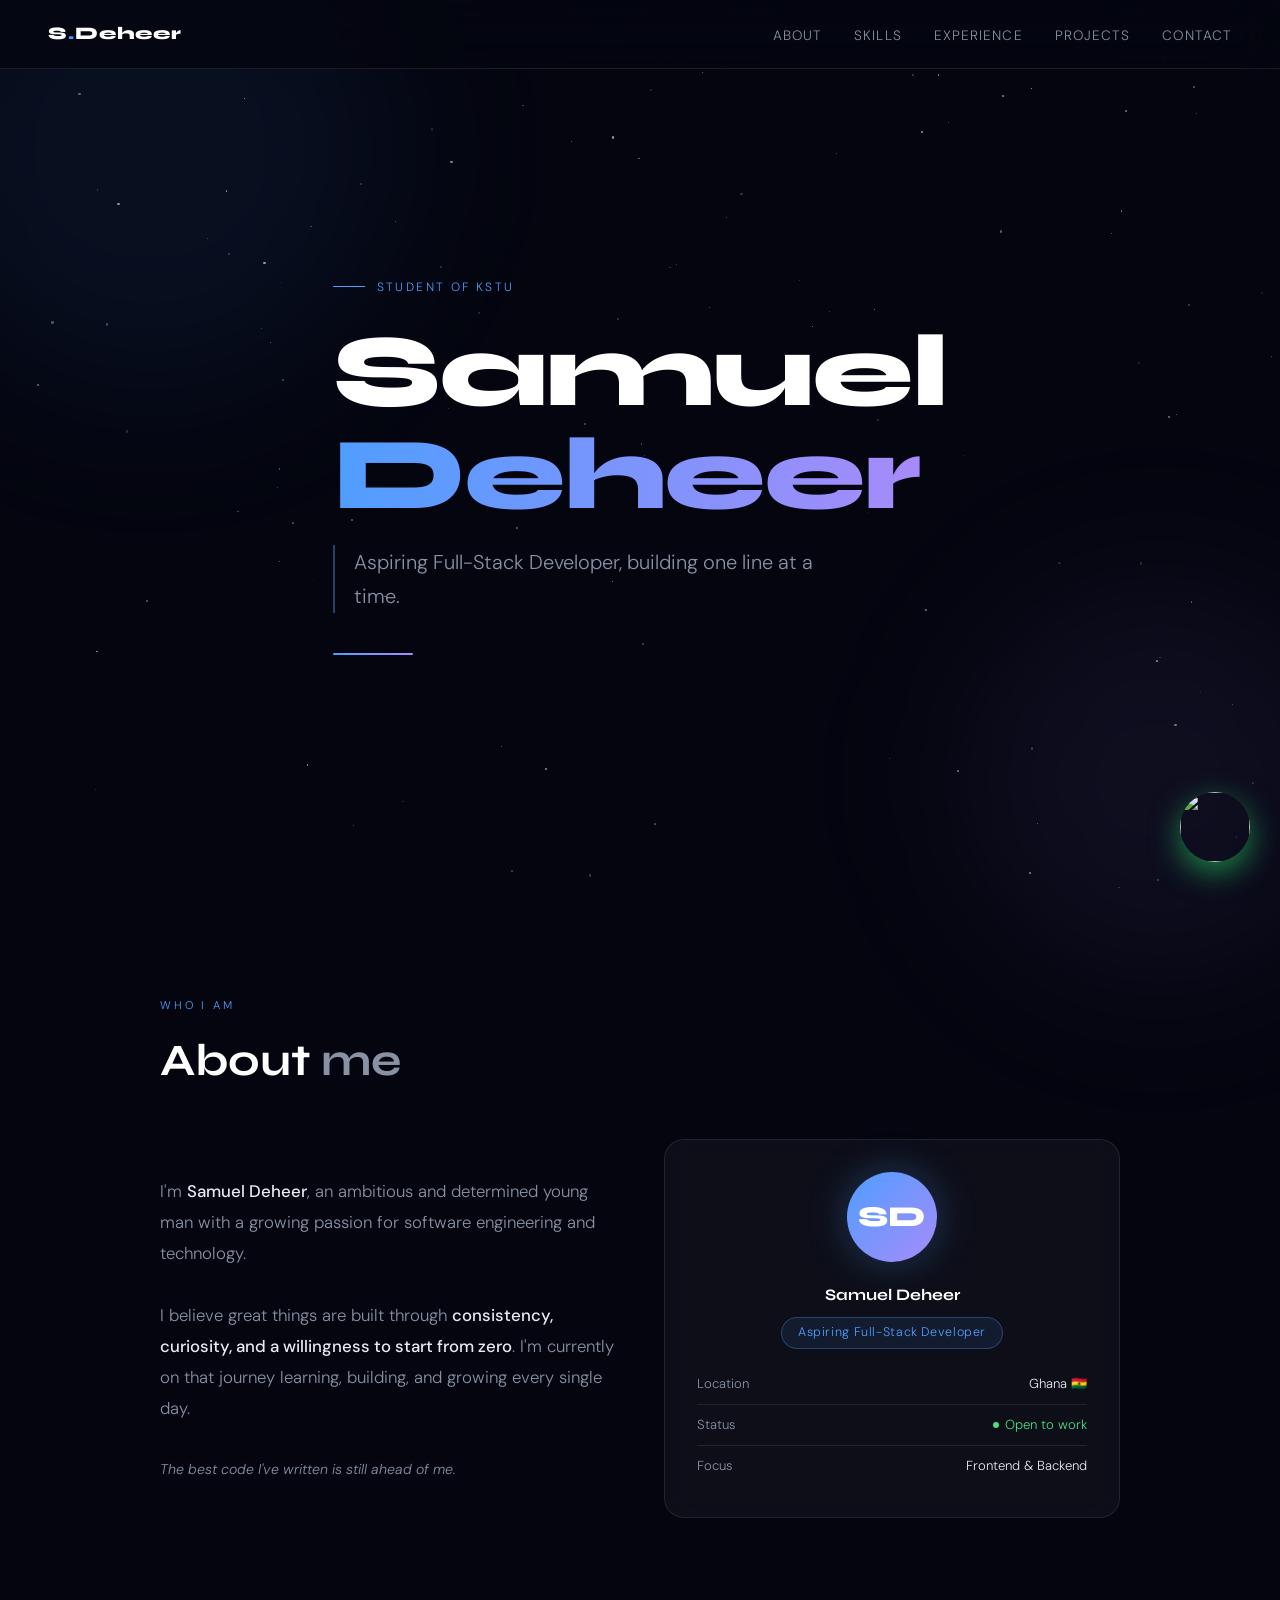
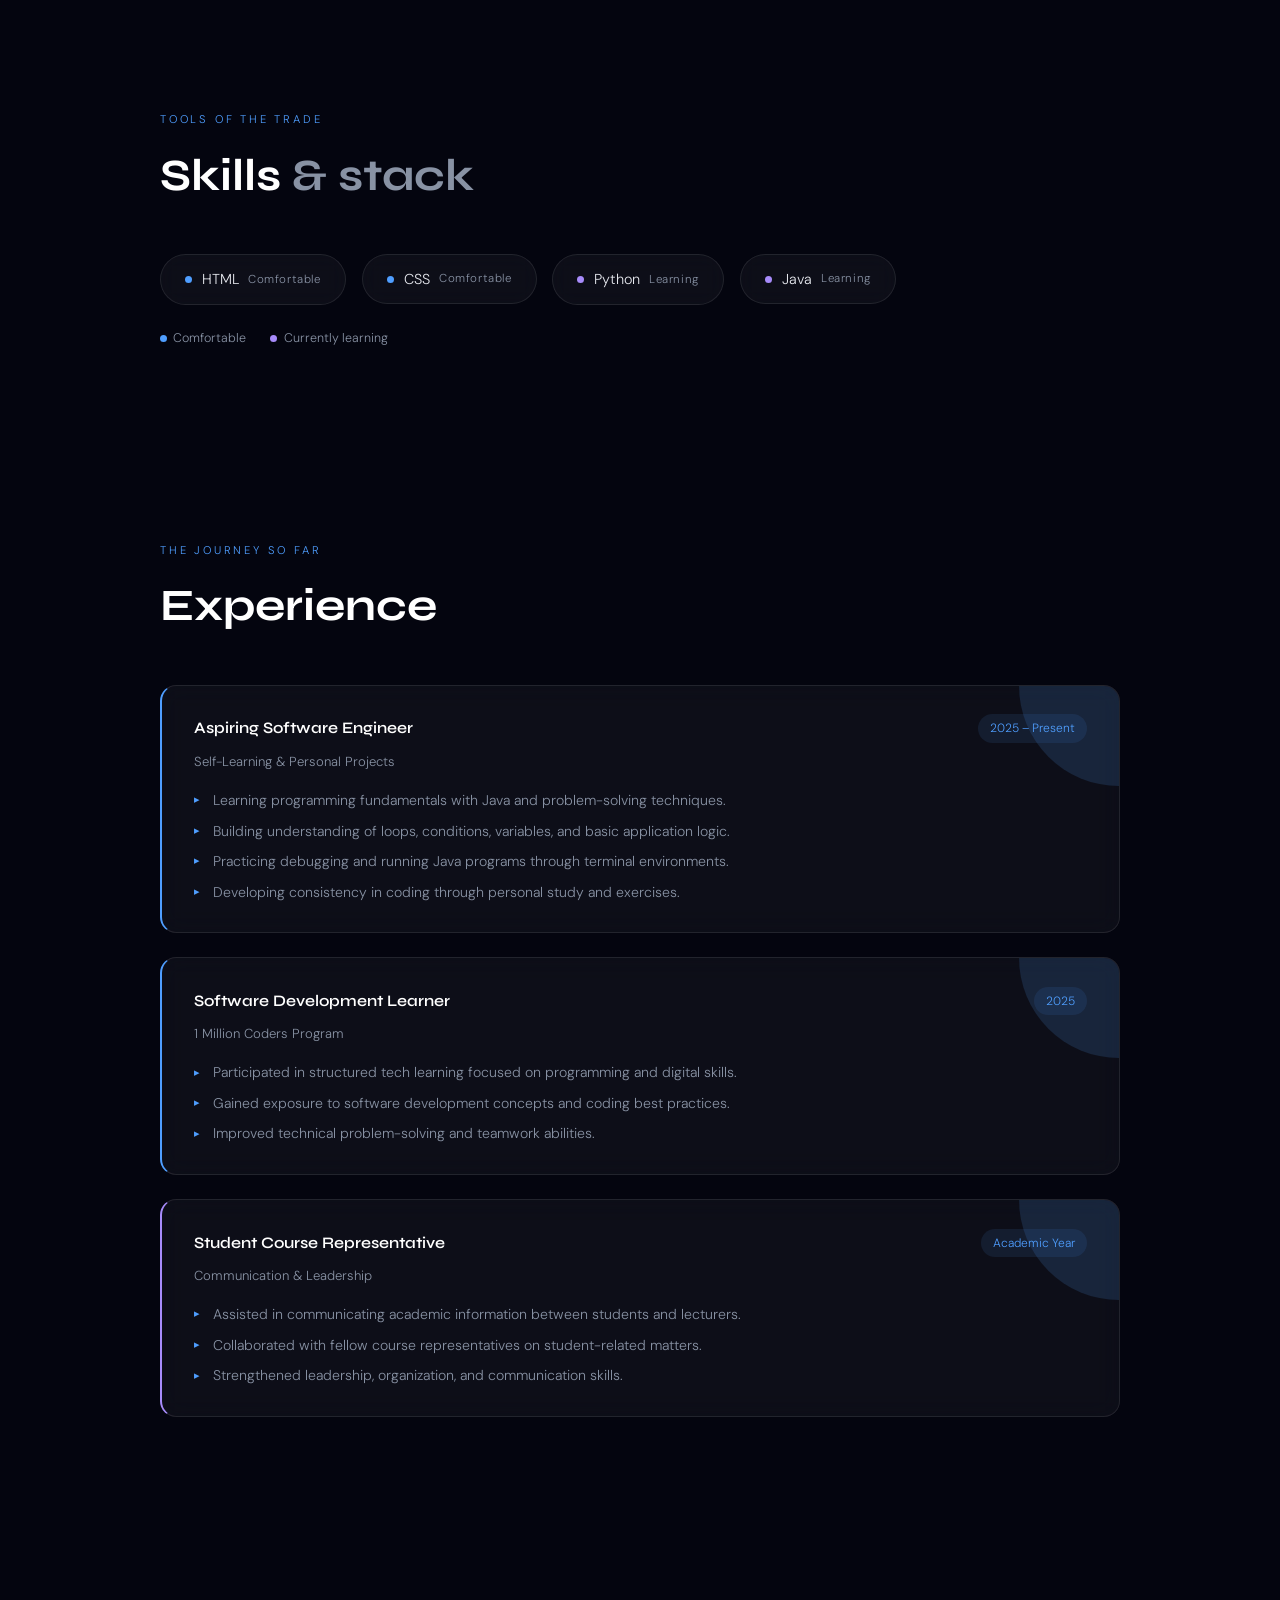
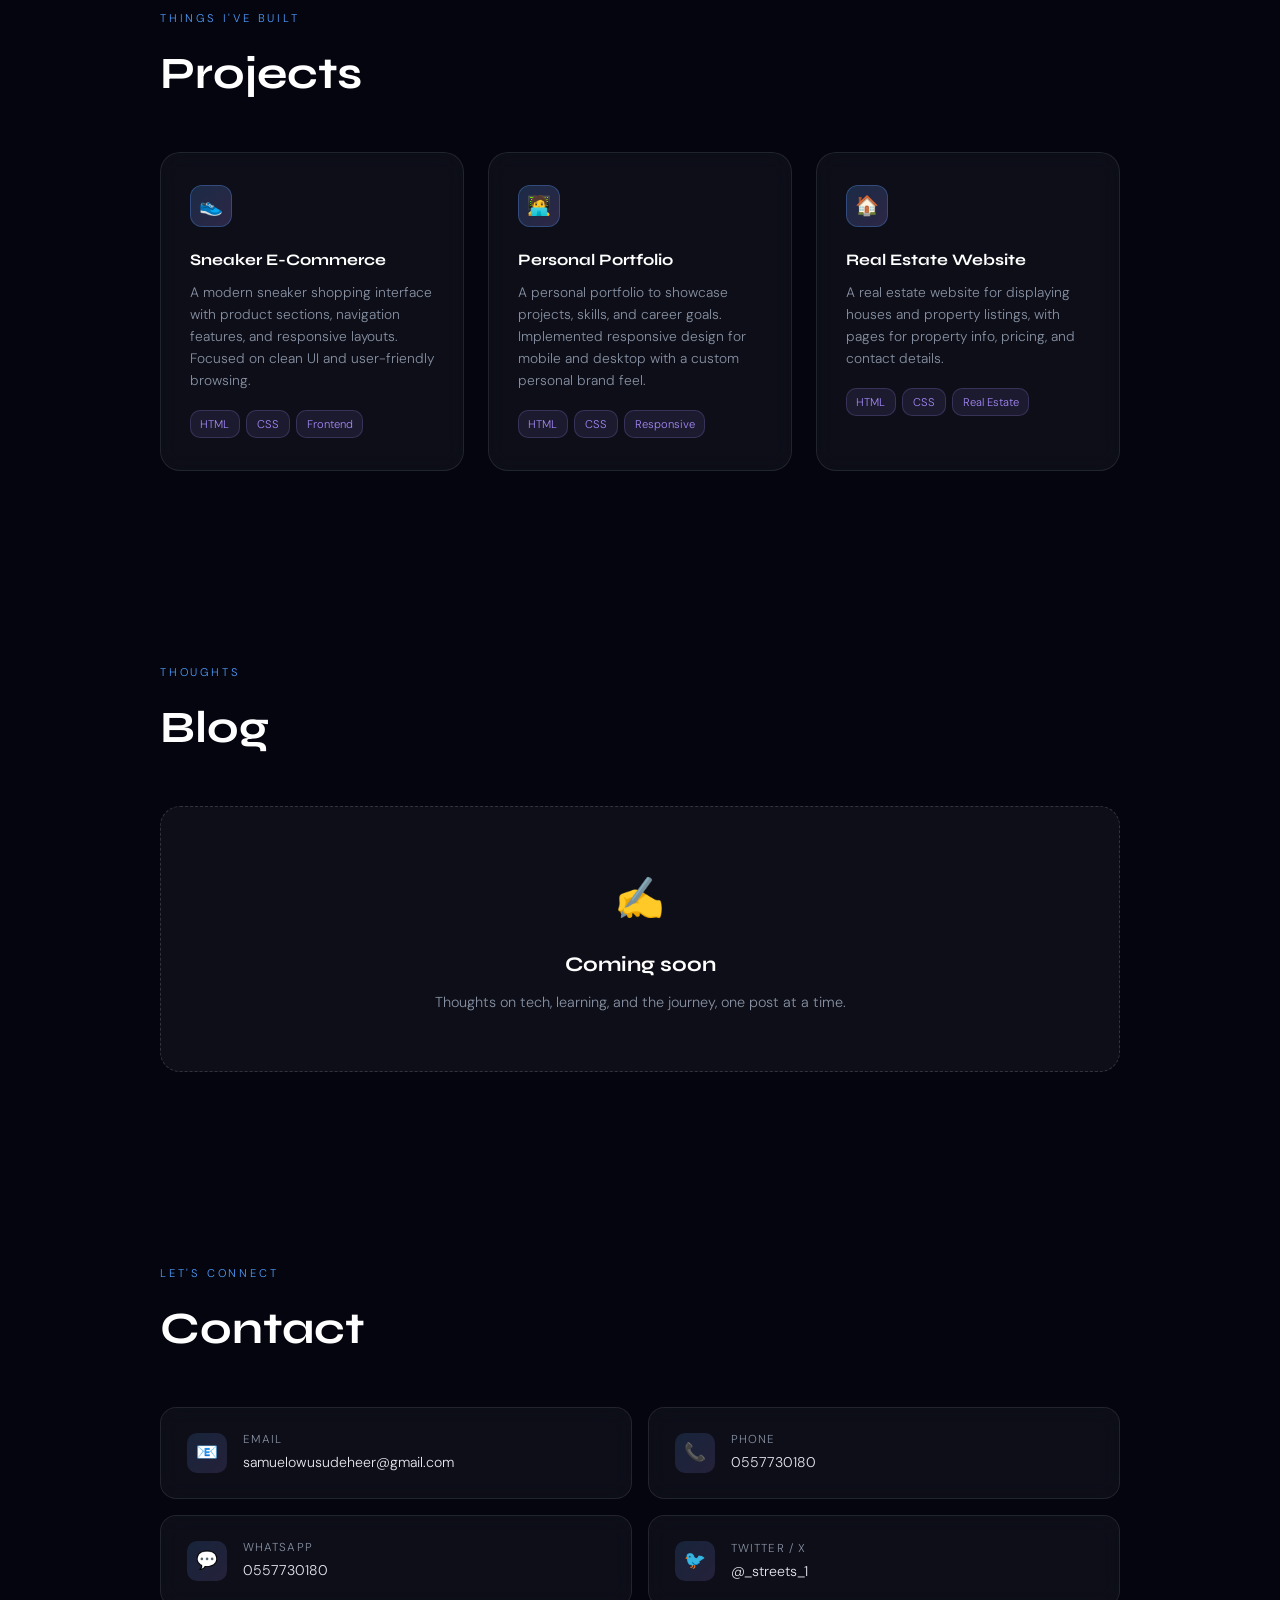
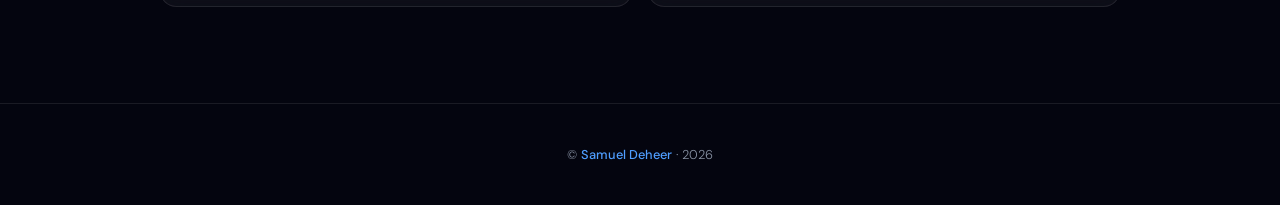
==== index.html @ a7f7fe0f "Rename portfolio.html to index.html" ====
<!doctype html>
<html lang="en">
  <head>
    <meta charset="UTF-8" />
    <meta name="viewport" content="width=device-width, initial-scale=1.0" />
    <title>Samuel Deheer Portfolio</title>
    <link
      href="https://fonts.googleapis.com/css2?family=Syne:wght@400;600;700;800&family=DM+Sans:ital,wght@0,300;0,400;0,500;1,300&display=swap"
      rel="stylesheet"
    />
    <style>
      * {
        margin: 0;
        padding: 0;
        box-sizing: border-box;
      }

      :root {
        --bg: #04050f;
        --glass: rgba(255, 255, 255, 0.04);
        --glass-border: rgba(255, 255, 255, 0.09);
        --blue: #4f9eff;
        --purple: #a78bfa;
        --glow-blue: rgba(79, 158, 255, 0.15);
        --glow-purple: rgba(167, 139, 250, 0.15);
        --text: #e8eaf0;
        --muted: #8892a4;
        --accent-line: rgba(79, 158, 255, 0.4);
      }

      html {
        scroll-behavior: smooth;
      }

      body {
        background: var(--bg);
        color: var(--text);
        font-family: "DM Sans", sans-serif;
        font-weight: 300;
        line-height: 1.7;
        overflow-x: hidden;
      }

      /* Stars */
      .stars {
        position: fixed;
        inset: 0;
        pointer-events: none;
        z-index: 0;
        overflow: hidden;
      }
      .star {
        position: absolute;
        border-radius: 50%;
        background: #fff;
        animation: twinkle var(--d, 3s) ease-in-out infinite alternate;
      }
      @keyframes twinkle {
        0% {
          opacity: 0.1;
          transform: scale(1);
        }
        100% {
          opacity: 0.8;
          transform: scale(1.4);
        }
      }

      /* Orbs */
      .orb {
        position: fixed;
        border-radius: 50%;
        filter: blur(80px);
        pointer-events: none;
        z-index: 0;
      }
      .orb-1 {
        width: 500px;
        height: 500px;
        background: rgba(79, 158, 255, 0.07);
        top: -100px;
        left: -100px;
        animation: drift1 18s ease-in-out infinite alternate;
      }
      .orb-2 {
        width: 400px;
        height: 400px;
        background: rgba(167, 139, 250, 0.07);
        bottom: -80px;
        right: -80px;
        animation: drift2 22s ease-in-out infinite alternate;
      }
      @keyframes drift1 {
        0% {
          transform: translate(0, 0);
        }
        100% {
          transform: translate(60px, 80px);
        }
      }
      @keyframes drift2 {
        0% {
          transform: translate(0, 0);
        }
        100% {
          transform: translate(-60px, -60px);
        }
      }

      /* Nav */
      nav {
        position: fixed;
        top: 0;
        left: 0;
        right: 0;
        z-index: 100;
        display: flex;
        align-items: center;
        justify-content: space-between;
        padding: 1.2rem 3rem;
        background: rgba(4, 5, 15, 0.8);
        backdrop-filter: blur(20px);
        border-bottom: 0.5px solid var(--glass-border);
      }
      .nav-logo {
        font-family: "Syne", sans-serif;
        font-weight: 800;
        font-size: 1.1rem;
        letter-spacing: 0.05em;
        color: #fff;
      }
      .nav-logo span {
        color: var(--blue);
      }
      .nav-links {
        display: flex;
        gap: 2rem;
        list-style: none;
      }
      .nav-links a {
        color: var(--muted);
        text-decoration: none;
        font-size: 0.85rem;
        letter-spacing: 0.08em;
        text-transform: uppercase;
        transition: color 0.3s;
      }
      .nav-links a:hover {
        color: var(--blue);
      }

      /* Sections */
      section {
        position: relative;
        z-index: 1;
        padding: 6rem 3rem;
      }
      .container {
        max-width: 960px;
        margin: 0 auto;
      }

      .section-tag {
        font-size: 0.7rem;
        letter-spacing: 0.25em;
        text-transform: uppercase;
        color: var(--blue);
        margin-bottom: 0.5rem;
      }
      .section-title {
        font-family: "Syne", sans-serif;
        font-weight: 700;
        font-size: clamp(1.8rem, 4vw, 2.8rem);
        color: #fff;
        margin-bottom: 2.5rem;
      }
      .section-title span {
        color: var(--muted);
      }

      /* Hero */
      #hero {
        min-height: 100vh;
        display: flex;
        flex-direction: column;
        justify-content: center;
        align-items: flex-start;
        padding-top: 8rem;
      }
      .hero-eyebrow {
        font-size: 0.75rem;
        letter-spacing: 0.2em;
        text-transform: uppercase;
        color: var(--blue);
        margin-bottom: 1.5rem;
        display: flex;
        align-items: center;
        gap: 0.75rem;
      }
      .hero-eyebrow::before {
        content: "";
        display: block;
        width: 32px;
        height: 1px;
        background: var(--blue);
      }
      .hero-name {
        font-family: "Syne", sans-serif;
        font-weight: 800;
        font-size: clamp(3rem, 8vw, 6.5rem);
        line-height: 1;
        letter-spacing: -0.02em;
        color: #fff;
        margin-bottom: 1.2rem;
      }
      .hero-name .highlight {
        background: linear-gradient(90deg, var(--blue), var(--purple));
        -webkit-background-clip: text;
        -webkit-text-fill-color: transparent;
        background-clip: text;
      }
      .hero-tagline {
        font-size: clamp(1rem, 2vw, 1.25rem);
        color: var(--muted);
        font-weight: 300;
        max-width: 520px;
        border-left: 2px solid var(--accent-line);
        padding-left: 1.2rem;
        margin-top: 0.5rem;
      }
      .hero-line {
        width: 80px;
        height: 2px;
        background: linear-gradient(90deg, var(--blue), var(--purple));
        margin-top: 2.5rem;
        border-radius: 2px;
      }

      /* About */
      .about-grid {
        display: grid;
        grid-template-columns: 1fr 1fr;
        gap: 3rem;
        align-items: center;
      }
      .about-text {
        font-size: 1.05rem;
        color: var(--muted);
        line-height: 1.85;
      }
      .about-text strong {
        color: var(--text);
        font-weight: 500;
      }
      .about-card {
        background: var(--glass);
        border: 0.5px solid var(--glass-border);
        border-radius: 20px;
        padding: 2rem;
        backdrop-filter: blur(12px);
        text-align: center;
      }
      .about-avatar {
        width: 90px;
        height: 90px;
        border-radius: 50%;
        background: linear-gradient(135deg, var(--blue), var(--purple));
        display: flex;
        align-items: center;
        justify-content: center;
        font-family: "Syne", sans-serif;
        font-weight: 800;
        font-size: 1.8rem;
        color: #fff;
        margin: 0 auto 1.2rem;
        box-shadow: 0 0 40px rgba(79, 158, 255, 0.3);
      }
      .about-badge {
        display: inline-block;
        padding: 0.3rem 1rem;
        background: rgba(79, 158, 255, 0.1);
        border: 0.5px solid rgba(79, 158, 255, 0.3);
        border-radius: 20px;
        font-size: 0.78rem;
        color: var(--blue);
        letter-spacing: 0.05em;
        margin-top: 0.5rem;
      }
      .about-info {
        margin-top: 1.5rem;
        display: flex;
        flex-direction: column;
        gap: 0.6rem;
        text-align: left;
      }
      .about-info-row {
        display: flex;
        justify-content: space-between;
        font-size: 0.82rem;
        border-bottom: 0.5px solid var(--glass-border);
        padding-bottom: 0.5rem;
      }
      .info-label {
        color: var(--muted);
      }
      .info-value {
        color: var(--text);
      }
      .status-open {
        color: #4ade80 !important;
        display: flex;
        align-items: center;
        gap: 0.4rem;
      }
      .status-dot {
        width: 6px;
        height: 6px;
        border-radius: 50%;
        background: #4ade80;
        display: inline-block;
      }

      /* Skills */
      .skills-grid {
        display: flex;
        flex-wrap: wrap;
        gap: 1rem;
      }
      .skill-badge {
        padding: 0.75rem 1.5rem;
        background: var(--glass);
        border: 0.5px solid var(--glass-border);
        border-radius: 50px;
        font-size: 0.9rem;
        color: var(--text);
        backdrop-filter: blur(10px);
        transition: all 0.3s ease;
        display: flex;
        align-items: center;
        gap: 0.6rem;
      }
      .skill-badge:hover {
        border-color: var(--blue);
        background: rgba(79, 158, 255, 0.08);
        transform: translateY(-2px);
      }
      .dot {
        width: 7px;
        height: 7px;
        border-radius: 50%;
        display: inline-block;
      }
      .dot-pro {
        background: var(--blue);
      }
      .dot-learning {
        background: var(--purple);
      }
      .skill-level {
        font-size: 0.72rem;
        color: var(--muted);
        letter-spacing: 0.05em;
      }
      .skills-legend {
        margin-top: 1.5rem;
        display: flex;
        gap: 1.5rem;
        font-size: 0.78rem;
        color: var(--muted);
      }
      .skills-legend span {
        display: flex;
        align-items: center;
        gap: 0.4rem;
      }

      /* Experience */
      .exp-timeline {
        display: flex;
        flex-direction: column;
        gap: 1.5rem;
      }
      .exp-card {
        background: var(--glass);
        border: 0.5px solid var(--glass-border);
        border-left: 2px solid var(--blue);
        border-radius: 16px;
        padding: 1.8rem 2rem;
        backdrop-filter: blur(12px);
        transition: all 0.3s ease;
        position: relative;
        overflow: hidden;
      }
      .exp-card::before {
        content: "";
        position: absolute;
        top: 0;
        right: 0;
        width: 200px;
        height: 200px;
        background: var(--glow-blue);
        border-radius: 50%;
        transform: translate(50%, -50%);
        pointer-events: none;
      }
      .exp-card:hover {
        border-left-color: var(--purple);
        transform: translateX(4px);
      }
      .exp-card:hover::before {
        background: var(--glow-purple);
      }
      .exp-card--purple {
        border-left-color: var(--purple);
      }
      .exp-header {
        display: flex;
        justify-content: space-between;
        align-items: flex-start;
        margin-bottom: 0.5rem;
        flex-wrap: wrap;
        gap: 0.5rem;
      }
      .exp-title {
        font-family: "Syne", sans-serif;
        font-weight: 600;
        font-size: 1rem;
        color: #fff;
      }
      .exp-date {
        font-size: 0.75rem;
        color: var(--blue);
        background: rgba(79, 158, 255, 0.1);
        padding: 0.25rem 0.75rem;
        border-radius: 20px;
        white-space: nowrap;
      }
      .exp-org {
        font-size: 0.82rem;
        color: var(--muted);
        margin-bottom: 1rem;
      }
      .exp-list {
        list-style: none;
        display: flex;
        flex-direction: column;
        gap: 0.5rem;
      }
      .exp-list li {
        font-size: 0.88rem;
        color: var(--muted);
        padding-left: 1.2rem;
        position: relative;
        line-height: 1.6;
      }
      .exp-list li::before {
        content: "▸";
        position: absolute;
        left: 0;
        color: var(--blue);
        font-size: 0.7rem;
        top: 0.2em;
      }

      /* Projects */
      .projects-grid {
        display: grid;
        grid-template-columns: repeat(auto-fit, minmax(260px, 1fr));
        gap: 1.5rem;
      }
      .project-card {
        background: var(--glass);
        border: 0.5px solid var(--glass-border);
        border-radius: 20px;
        padding: 2rem 1.8rem;
        backdrop-filter: blur(12px);
        transition: all 0.35s ease;
        position: relative;
        overflow: hidden;
        cursor: default;
      }
      .project-card::after {
        content: "";
        position: absolute;
        bottom: 0;
        left: 0;
        right: 0;
        height: 2px;
        background: linear-gradient(90deg, var(--blue), var(--purple));
        transform: scaleX(0);
        transform-origin: left;
        transition: transform 0.4s ease;
      }
      .project-card:hover {
        transform: translateY(-6px);
        border-color: rgba(255, 255, 255, 0.15);
      }
      .project-card:hover::after {
        transform: scaleX(1);
      }
      .project-icon {
        width: 42px;
        height: 42px;
        border-radius: 12px;
        background: linear-gradient(
          135deg,
          rgba(79, 158, 255, 0.2),
          rgba(167, 139, 250, 0.2)
        );
        border: 0.5px solid rgba(79, 158, 255, 0.3);
        display: flex;
        align-items: center;
        justify-content: center;
        font-size: 1.2rem;
        margin-bottom: 1.2rem;
      }
      .project-name {
        font-family: "Syne", sans-serif;
        font-weight: 700;
        font-size: 1rem;
        color: #fff;
        margin-bottom: 0.5rem;
      }
      .project-desc {
        font-size: 0.86rem;
        color: var(--muted);
        line-height: 1.6;
      }
      .project-tags {
        display: flex;
        flex-wrap: wrap;
        gap: 0.4rem;
        margin-top: 1.2rem;
      }
      .project-tag {
        font-size: 0.7rem;
        color: var(--purple);
        background: rgba(167, 139, 250, 0.1);
        border: 0.5px solid rgba(167, 139, 250, 0.2);
        padding: 0.2rem 0.6rem;
        border-radius: 10px;
      }

      /* Blog */
      .blog-placeholder {
        background: var(--glass);
        border: 0.5px dashed rgba(255, 255, 255, 0.15);
        border-radius: 20px;
        padding: 3.5rem;
        text-align: center;
      }
      .blog-icon {
        font-size: 2.5rem;
        margin-bottom: 1rem;
      }
      .blog-title {
        font-family: "Syne", sans-serif;
        font-weight: 700;
        font-size: 1.3rem;
        color: #fff;
        margin-bottom: 0.5rem;
      }
      .blog-sub {
        color: var(--muted);
        font-size: 0.9rem;
      }

      /* Contact */
      .contact-grid {
        display: grid;
        grid-template-columns: 1fr 1fr;
        gap: 1rem;
      }
      .contact-card {
        background: var(--glass);
        border: 0.5px solid var(--glass-border);
        border-radius: 16px;
        padding: 1.4rem 1.6rem;
        backdrop-filter: blur(12px);
        display: flex;
        align-items: center;
        gap: 1rem;
        text-decoration: none;
        color: inherit;
        transition: all 0.3s ease;
      }
      .contact-card:hover {
        border-color: var(--blue);
        background: rgba(79, 158, 255, 0.07);
        transform: translateY(-2px);
      }
      .contact-icon {
        width: 40px;
        height: 40px;
        border-radius: 10px;
        flex-shrink: 0;
        background: linear-gradient(
          135deg,
          rgba(79, 158, 255, 0.15),
          rgba(167, 139, 250, 0.15)
        );
        display: flex;
        align-items: center;
        justify-content: center;
        font-size: 1.1rem;
      }
      .contact-label {
        font-size: 0.72rem;
        color: var(--muted);
        text-transform: uppercase;
        letter-spacing: 0.1em;
        margin-bottom: 0.1rem;
      }
      .contact-value {
        font-size: 0.88rem;
        color: var(--text);
      }

      /* Footer */
      footer {
        position: relative;
        z-index: 1;
        text-align: center;
        padding: 2.5rem 3rem;
        border-top: 0.5px solid var(--glass-border);
        font-size: 0.8rem;
        color: var(--muted);
      }
      .footer-name {
        color: var(--blue);
        font-weight: 500;
      }

      /* Fade-in */
      .fade-in {
        opacity: 0;
        transform: translateY(28px);
        transition:
          opacity 0.7s ease,
          transform 0.7s ease;
      }
      .fade-in.visible {
        opacity: 1;
        transform: translateY(0);
      }

      /* Mobile */
      @media (max-width: 680px) {
        nav {
          padding: 1rem 1.5rem;
        }
        .nav-links {
          display: none;
        }
        section {
          padding: 5rem 1.5rem;
        }
        .about-grid {
          grid-template-columns: 1fr;
        }
        .contact-grid {
          grid-template-columns: 1fr;
        }
      }
      @keyframes bounce {
        0%,
        20%,
        50%,
        80%,
        100% {
          transform: translateY(0);
        }
        40% {
          transform: translateY(-40px);
        }
        60% {
          transform: translateY(-20px);
        }
      }

      .welcome {
        animation: bounce 1.8s ease-out;
      }
    </style>
  </head>
  <body>
    <div class="stars" id="stars"></div>
    <div class="orb orb-1"></div>
    <div class="orb orb-2"></div>

    <nav>
      <div class="nav-logo">S<span>.</span>Deheer</div>
      <ul class="nav-links">
        <li><a href="#about">About</a></li>
        <li><a href="#skills">Skills</a></li>
        <li><a href="#experience">Experience</a></li>
        <li><a href="#projects">Projects</a></li>
        <li><a href="#contact">Contact</a></li>
      </ul>
    </nav>

    <!-- HERO -->
    <section id="hero">
      <div class="container">
        <div class="hero-eyebrow fade-in">Student of KsTU</div>
        <h1 class="hero-name fade-in">
          Samuel<br /><span class="highlight">Deheer</span>
        </h1>
        <p class="hero-tagline fade-in">
          Aspiring Full-Stack Developer, building one line at a time.
        </p>
        <div class="hero-line fade-in"></div>
      </div>
    </section>

    <!-- ABOUT -->
    <section id="about">
      <div class="container">
        <div class="section-tag fade-in">Who I am</div>
        <h2 class="section-title fade-in">About <span>me</span></h2>
        <div class="about-grid">
          <div class="about-text fade-in">
            <p>
              I'm <strong>Samuel Deheer</strong>, an ambitious and determined
              young man with a growing passion for software engineering and
              technology.
            </p>
            <br />
            <p>
              I believe great things are built through
              <strong
                >consistency, curiosity, and a willingness to start from
                zero</strong
              >. I'm currently on that journey learning, building, and growing
              every single day.
            </p>
            <br />
            <p style="color: #8892a4; font-size: 0.88rem; font-style: italic">
              The best code I've written is still ahead of me.
            </p>
          </div>
          <div class="about-card fade-in">
            <div class="about-avatar">SD</div>
            <div
              style="
                font-family: &quot;Syne&quot;, sans-serif;
                font-weight: 700;
                font-size: 1rem;
                color: #fff;
              "
            >
              Samuel Deheer
            </div>
            <div class="about-badge">Aspiring Full-Stack Developer</div>
            <div class="about-info">
              <div class="about-info-row">
                <span class="info-label">Location</span
                ><span class="info-value">Ghana 🇬🇭</span>
              </div>
              <div class="about-info-row">
                <span class="info-label">Status</span
                ><span class="status-open"
                  ><span class="status-dot"></span>Open to work</span
                >
              </div>
              <div class="about-info-row" style="border-bottom: none">
                <span class="info-label">Focus</span
                ><span class="info-value">Frontend & Backend</span>
              </div>
            </div>
          </div>
        </div>
      </div>
    </section>

    <!-- SKILLS -->
    <section id="skills">
      <div class="container">
        <div class="section-tag fade-in">Tools of the trade</div>
        <h2 class="section-title fade-in">Skills <span>& stack</span></h2>
        <div class="skills-grid fade-in">
          <div class="skill-badge">
            <span class="dot dot-pro"></span> HTML
            <span class="skill-level">Comfortable</span>
          </div>
          <div class="skill-badge">
            <span class="dot dot-pro"></span> CSS
            <span class="skill-level">Comfortable</span>
          </div>
          <div class="skill-badge">
            <span class="dot dot-learning"></span> Python
            <span class="skill-level">Learning</span>
          </div>
          <div class="skill-badge">
            <span class="dot dot-learning"></span> Java
            <span class="skill-level">Learning</span>
          </div>
        </div>
        <div class="skills-legend fade-in">
          <span><span class="dot dot-pro"></span> Comfortable</span>
          <span><span class="dot dot-learning"></span> Currently learning</span>
        </div>
      </div>
    </section>

    <!-- EXPERIENCE -->
    <section id="experience">
      <div class="container">
        <div class="section-tag fade-in">The journey so far</div>
        <h2 class="section-title fade-in">Experience</h2>
        <div class="exp-timeline">
          <div class="exp-card fade-in">
            <div class="exp-header">
              <div class="exp-title">Aspiring Software Engineer</div>
              <div class="exp-date">2025 – Present</div>
            </div>
            <div class="exp-org">Self-Learning & Personal Projects</div>
            <ul class="exp-list">
              <li>
                Learning programming fundamentals with Java and problem-solving
                techniques.
              </li>
              <li>
                Building understanding of loops, conditions, variables, and
                basic application logic.
              </li>
              <li>
                Practicing debugging and running Java programs through terminal
                environments.
              </li>
              <li>
                Developing consistency in coding through personal study and
                exercises.
              </li>
            </ul>
          </div>

          <div class="exp-card fade-in">
            <div class="exp-header">
              <div class="exp-title">Software Development Learner</div>
              <div class="exp-date">2025</div>
            </div>
            <div class="exp-org">1 Million Coders Program</div>
            <ul class="exp-list">
              <li>
                Participated in structured tech learning focused on programming
                and digital skills.
              </li>
              <li>
                Gained exposure to software development concepts and coding best
                practices.
              </li>
              <li>
                Improved technical problem-solving and teamwork abilities.
              </li>
            </ul>
          </div>

          <div class="exp-card exp-card--purple fade-in">
            <div class="exp-header">
              <div class="exp-title">Student Course Representative</div>
              <div class="exp-date">Academic Year</div>
            </div>
            <div class="exp-org">Communication & Leadership</div>
            <ul class="exp-list">
              <li>
                Assisted in communicating academic information between students
                and lecturers.
              </li>
              <li>
                Collaborated with fellow course representatives on
                student-related matters.
              </li>
              <li>
                Strengthened leadership, organization, and communication skills.
              </li>
            </ul>
          </div>
        </div>
      </div>
    </section>

    <!-- PROJECTS -->
    <section id="projects">
      <div class="container">
        <div class="section-tag fade-in">Things I've built</div>
        <h2 class="section-title fade-in">Projects</h2>
        <div class="projects-grid">
          <div class="project-card fade-in">
            <div class="project-icon">👟</div>
            <div class="project-name">Sneaker E-Commerce</div>
            <div class="project-desc">
              A modern sneaker shopping interface with product sections,
              navigation features, and responsive layouts. Focused on clean UI
              and user-friendly browsing.
            </div>
            <div class="project-tags">
              <span class="project-tag">HTML</span>
              <span class="project-tag">CSS</span>
              <span class="project-tag">Frontend</span>
            </div>
          </div>

          <div class="project-card fade-in">
            <div class="project-icon">🧑‍💻</div>
            <div class="project-name">Personal Portfolio</div>
            <div class="project-desc">
              A personal portfolio to showcase projects, skills, and career
              goals. Implemented responsive design for mobile and desktop with a
              custom personal brand feel.
            </div>
            <div class="project-tags">
              <span class="project-tag">HTML</span>
              <span class="project-tag">CSS</span>
              <span class="project-tag">Responsive</span>
            </div>
          </div>

          <div class="project-card fade-in">
            <div class="project-icon">🏠</div>
            <div class="project-name">Real Estate Website</div>
            <div class="project-desc">
              A real estate website for displaying houses and property listings,
              with pages for property info, pricing, and contact details.
            </div>
            <div class="project-tags">
              <span class="project-tag">HTML</span>
              <span class="project-tag">CSS</span>
              <span class="project-tag">Real Estate</span>
            </div>
          </div>
        </div>
      </div>
    </section>

    <!-- BLOG -->
    <section id="blog">
      <div class="container">
        <div class="section-tag fade-in">Thoughts</div>
        <h2 class="section-title fade-in">Blog</h2>
        <div class="blog-placeholder fade-in">
          <div class="blog-icon">✍️</div>
          <div class="blog-title">Coming soon</div>
          <div class="blog-sub">
            Thoughts on tech, learning, and the journey, one post at a time.
          </div>
        </div>
      </div>
    </section>

    <!-- CONTACT -->
    <section id="contact">
      <div class="container">
        <div class="section-tag fade-in">Let's connect</div>
        <h2 class="section-title fade-in">Contact</h2>
        <div class="contact-grid fade-in">
          <a class="contact-card" href="mailto:samuelowusudeheer@gmail.com">
            <div class="contact-icon">📧</div>
            <div>
              <div class="contact-label">Email</div>
              <div class="contact-value">samuelowusudeheer@gmail.com</div>
            </div>
          </a>
          <a class="contact-card" href="tel:+233557730180">
            <div class="contact-icon">📞</div>
            <div>
              <div class="contact-label">Phone</div>
              <div class="contact-value">0557730180</div>
            </div>
          </a>
          <a
            class="contact-card"
            href="https://wa.me/233557730180"
            target="_blank"
            rel="noopener"
          >
            <div class="contact-icon">💬</div>
            <div>
              <div class="contact-label">WhatsApp</div>
              <div class="contact-value">0557730180</div>
            </div>
          </a>
          <a
            class="contact-card"
            href="https://twitter.com/_streets_1"
            target="_blank"
            rel="noopener"
          >
            <div class="contact-icon">🐦</div>
            <div>
              <div class="contact-label">Twitter / X</div>
              <div class="contact-value">@_streets_1</div>
            </div>
          </a>
        </div>
      </div>
    </section>
    <div style="position: fixed; bottom: 30px; right: 30px; z-index: 9999">
      <a
        href="https://wa.me/233557730180?text=Hello Samuel! I'm from your website"
        target="_blank"
      >
        <img
          src="https://upload.wikimedia.org/wikipedia/commons/6/6b/WhatsApp.svg"
          style="
            width: 70px;
            height: 70px;
            border-radius: 50%;
            box-shadow: 0 10px 30px rgba(37, 211, 102, 0.6);
            animation: bounce 2s infinite;
          "
        />
      </a>
    </div>

    <footer>
      <p>© <strong class="footer-name">Samuel Deheer</strong> · 2026</p>
    </footer>

    <script>
      // Stars
      const starsEl = document.getElementById("stars");
      for (let i = 0; i < 120; i++) {
        const s = document.createElement("div");
        s.className = "star";
        const size = Math.random() * 2 + 0.5;
        s.style.cssText = `width:${size}px;height:${size}px;top:${Math.random() * 100}%;left:${Math.random() * 100}%;--d:${2 + Math.random() * 4}s;opacity:${Math.random() * 0.5 + 0.1};animation-delay:${Math.random() * 4}s;`;
        starsEl.appendChild(s);
      }

      // Fade-in on scroll
      const observer = new IntersectionObserver(
        (entries) => {
          entries.forEach((e) => {
            if (e.isIntersecting) e.target.classList.add("visible");
          });
        },
        { threshold: 0.12 },
      );

      document.querySelectorAll(".fade-in").forEach((el, i) => {
        el.style.transitionDelay = `${(i % 4) * 0.08}s`;
        observer.observe(el);
      });
    </script>
  </body>
</html>
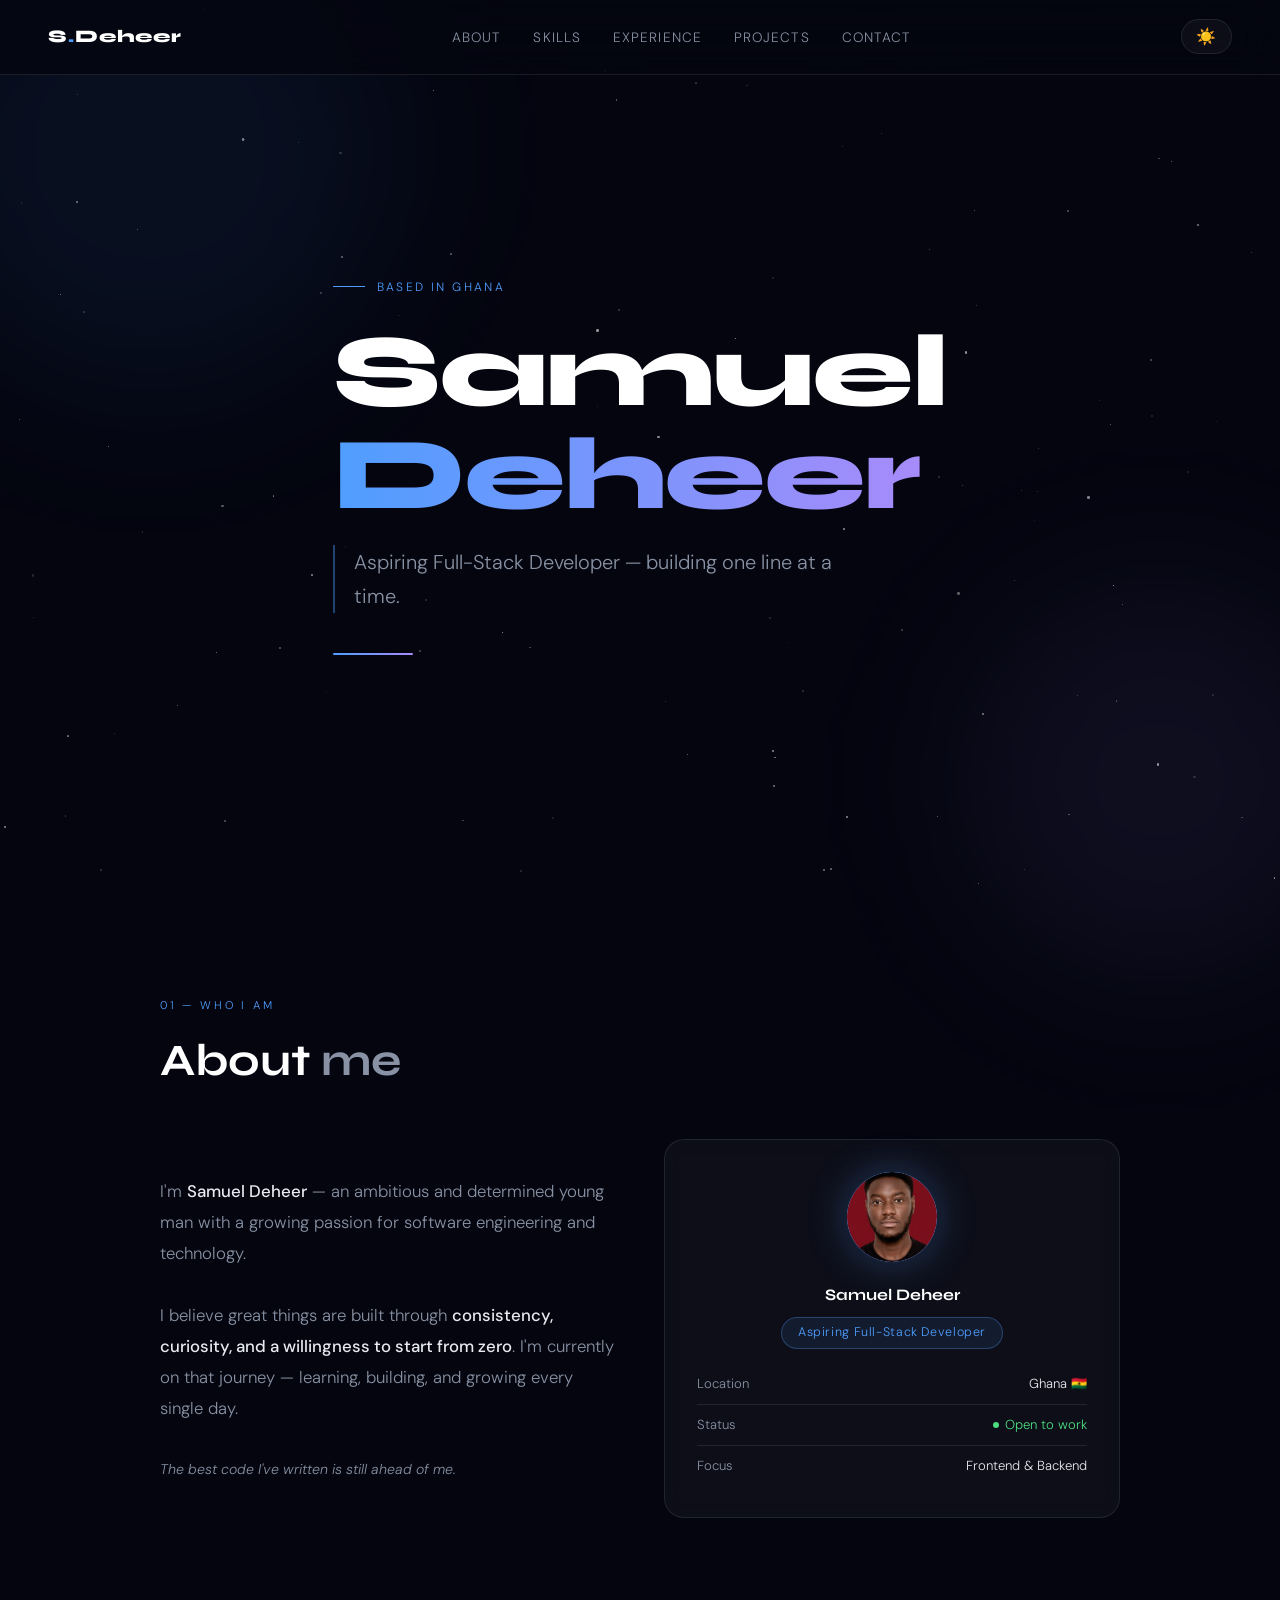
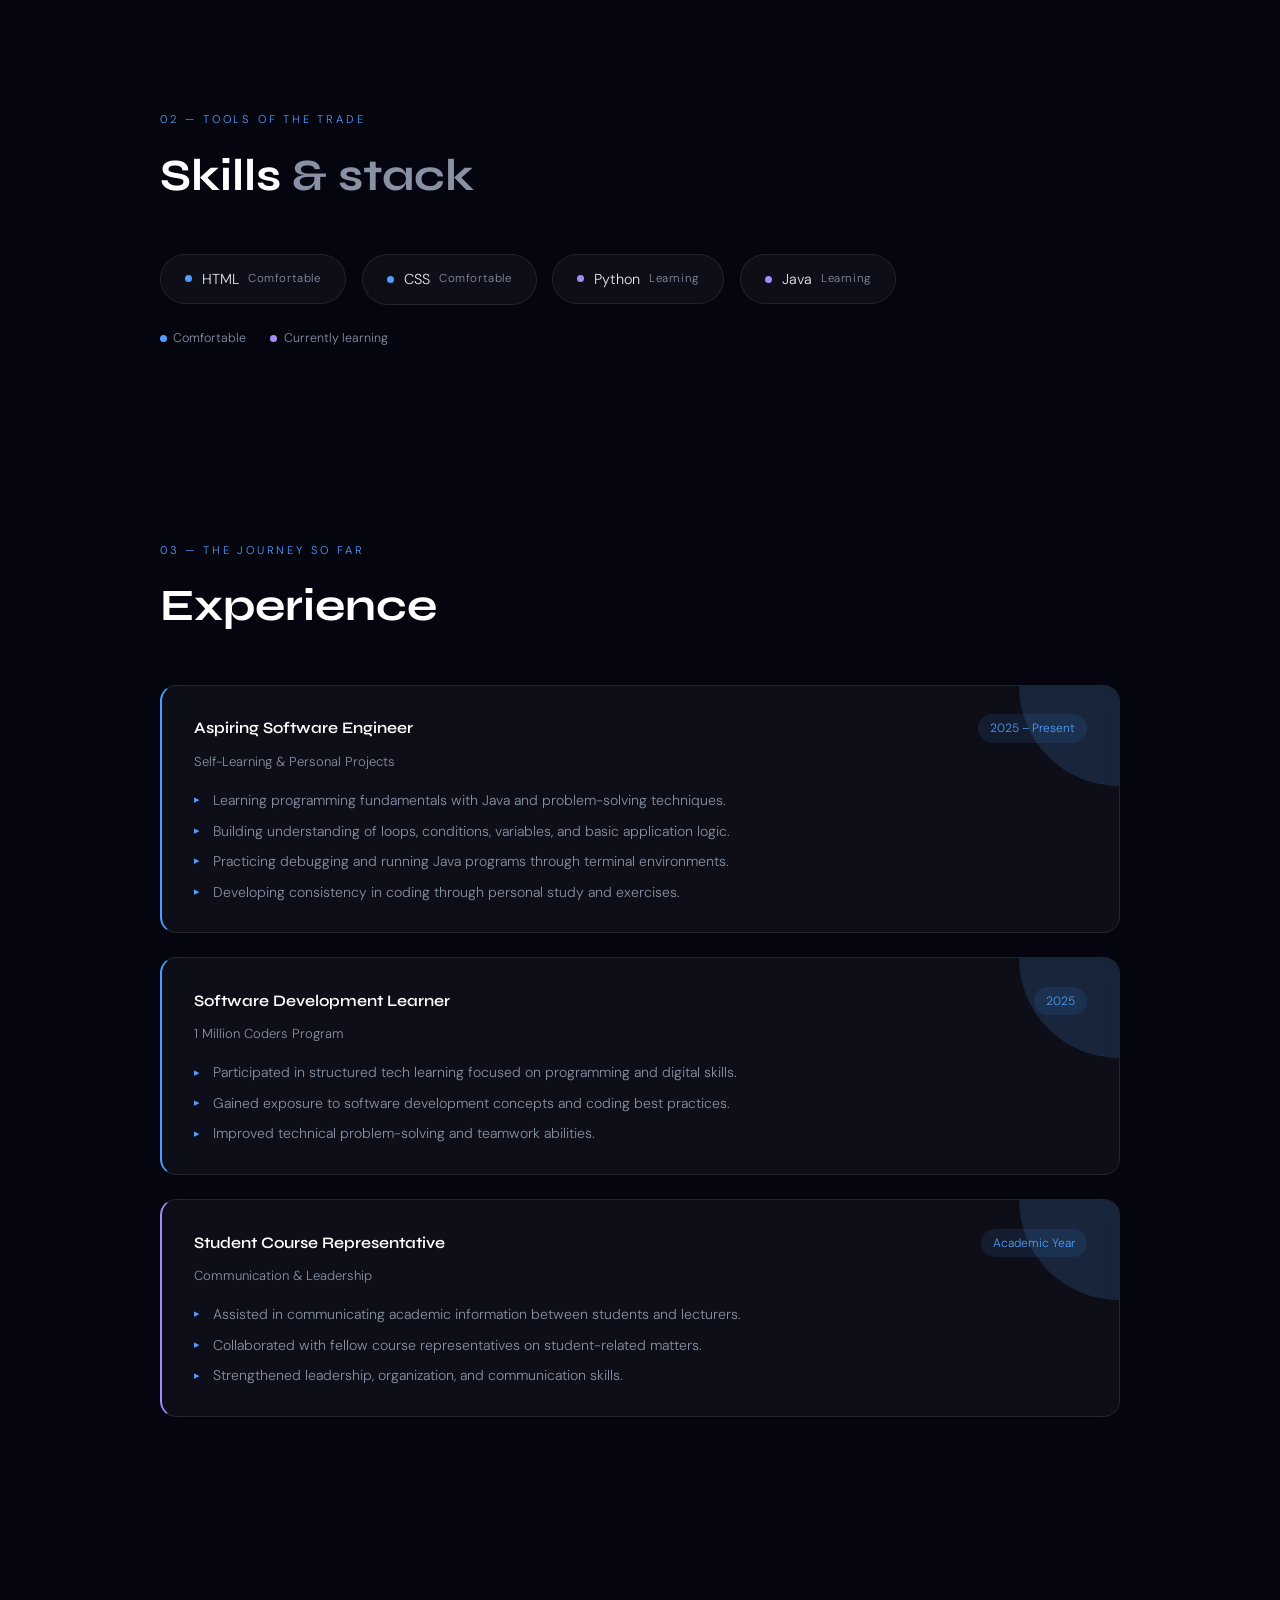
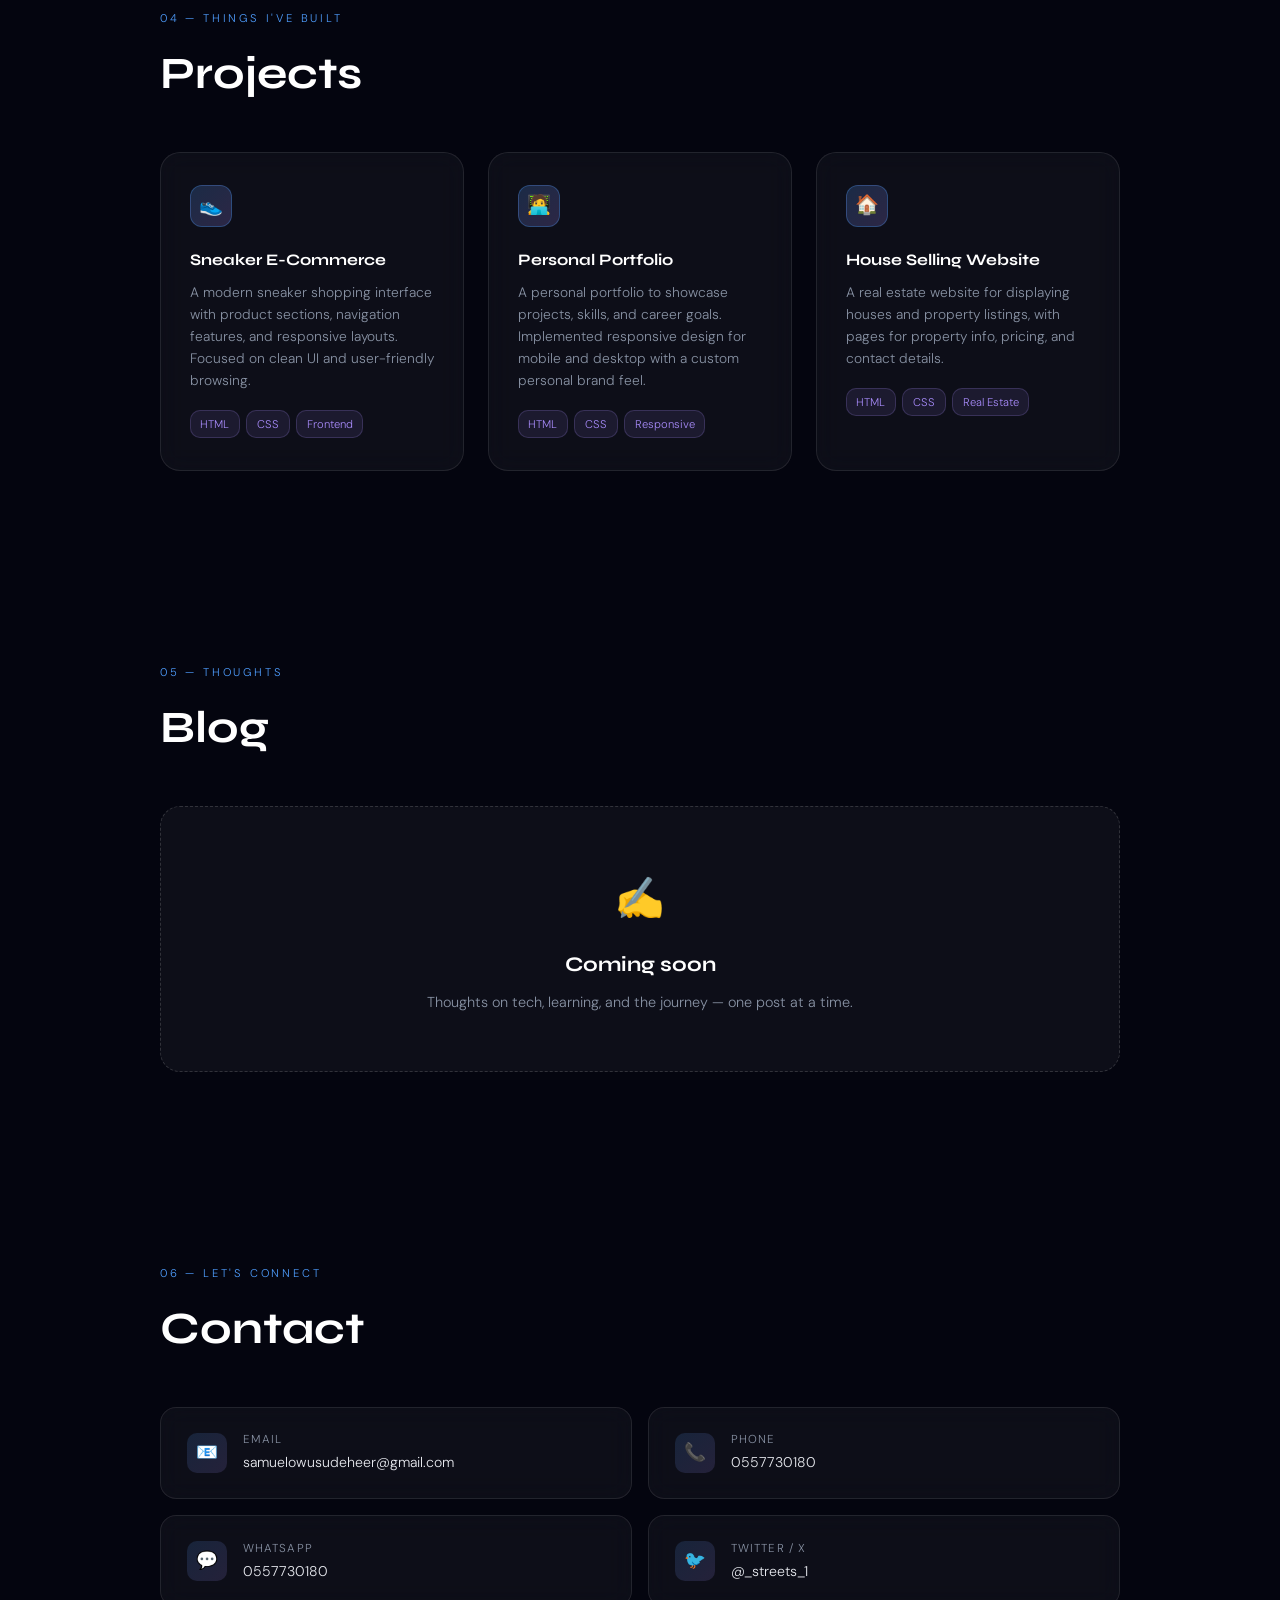
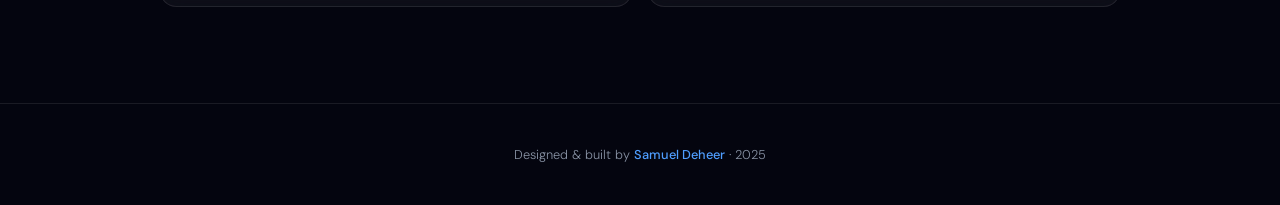
==== commit 23d84e4f: "Rename Samuel Deheer.html to index.html" ====
--- a/index.html
+++ b/index.html
@@ -1,1047 +1,561 @@
-<!doctype html>
+<!DOCTYPE html>
 <html lang="en">
-  <head>
-    <meta charset="UTF-8" />
-    <meta name="viewport" content="width=device-width, initial-scale=1.0" />
-    <title>Samuel Deheer Portfolio</title>
-    <link
-      href="https://fonts.googleapis.com/css2?family=Syne:wght@400;600;700;800&family=DM+Sans:ital,wght@0,300;0,400;0,500;1,300&display=swap"
-      rel="stylesheet"
-    />
-    <style>
-      * {
-        margin: 0;
-        padding: 0;
-        box-sizing: border-box;
-      }
-
-      :root {
-        --bg: #04050f;
-        --glass: rgba(255, 255, 255, 0.04);
-        --glass-border: rgba(255, 255, 255, 0.09);
-        --blue: #4f9eff;
-        --purple: #a78bfa;
-        --glow-blue: rgba(79, 158, 255, 0.15);
-        --glow-purple: rgba(167, 139, 250, 0.15);
-        --text: #e8eaf0;
-        --muted: #8892a4;
-        --accent-line: rgba(79, 158, 255, 0.4);
-      }
-
-      html {
-        scroll-behavior: smooth;
-      }
-
-      body {
-        background: var(--bg);
-        color: var(--text);
-        font-family: "DM Sans", sans-serif;
-        font-weight: 300;
-        line-height: 1.7;
-        overflow-x: hidden;
-      }
-
-      /* Stars */
-      .stars {
-        position: fixed;
-        inset: 0;
-        pointer-events: none;
-        z-index: 0;
-        overflow: hidden;
-      }
-      .star {
-        position: absolute;
-        border-radius: 50%;
-        background: #fff;
-        animation: twinkle var(--d, 3s) ease-in-out infinite alternate;
-      }
-      @keyframes twinkle {
-        0% {
-          opacity: 0.1;
-          transform: scale(1);
-        }
-        100% {
-          opacity: 0.8;
-          transform: scale(1.4);
-        }
-      }
-
-      /* Orbs */
-      .orb {
-        position: fixed;
-        border-radius: 50%;
-        filter: blur(80px);
-        pointer-events: none;
-        z-index: 0;
-      }
-      .orb-1 {
-        width: 500px;
-        height: 500px;
-        background: rgba(79, 158, 255, 0.07);
-        top: -100px;
-        left: -100px;
-        animation: drift1 18s ease-in-out infinite alternate;
-      }
-      .orb-2 {
-        width: 400px;
-        height: 400px;
-        background: rgba(167, 139, 250, 0.07);
-        bottom: -80px;
-        right: -80px;
-        animation: drift2 22s ease-in-out infinite alternate;
-      }
-      @keyframes drift1 {
-        0% {
-          transform: translate(0, 0);
-        }
-        100% {
-          transform: translate(60px, 80px);
-        }
-      }
-      @keyframes drift2 {
-        0% {
-          transform: translate(0, 0);
-        }
-        100% {
-          transform: translate(-60px, -60px);
-        }
-      }
-
-      /* Nav */
-      nav {
-        position: fixed;
-        top: 0;
-        left: 0;
-        right: 0;
-        z-index: 100;
-        display: flex;
-        align-items: center;
-        justify-content: space-between;
-        padding: 1.2rem 3rem;
-        background: rgba(4, 5, 15, 0.8);
-        backdrop-filter: blur(20px);
-        border-bottom: 0.5px solid var(--glass-border);
-      }
-      .nav-logo {
-        font-family: "Syne", sans-serif;
-        font-weight: 800;
-        font-size: 1.1rem;
-        letter-spacing: 0.05em;
-        color: #fff;
-      }
-      .nav-logo span {
-        color: var(--blue);
-      }
-      .nav-links {
-        display: flex;
-        gap: 2rem;
-        list-style: none;
-      }
-      .nav-links a {
-        color: var(--muted);
-        text-decoration: none;
-        font-size: 0.85rem;
-        letter-spacing: 0.08em;
-        text-transform: uppercase;
-        transition: color 0.3s;
-      }
-      .nav-links a:hover {
-        color: var(--blue);
-      }
-
-      /* Sections */
-      section {
-        position: relative;
-        z-index: 1;
-        padding: 6rem 3rem;
-      }
-      .container {
-        max-width: 960px;
-        margin: 0 auto;
-      }
-
-      .section-tag {
-        font-size: 0.7rem;
-        letter-spacing: 0.25em;
-        text-transform: uppercase;
-        color: var(--blue);
-        margin-bottom: 0.5rem;
-      }
-      .section-title {
-        font-family: "Syne", sans-serif;
-        font-weight: 700;
-        font-size: clamp(1.8rem, 4vw, 2.8rem);
-        color: #fff;
-        margin-bottom: 2.5rem;
-      }
-      .section-title span {
-        color: var(--muted);
-      }
-
-      /* Hero */
-      #hero {
-        min-height: 100vh;
-        display: flex;
-        flex-direction: column;
-        justify-content: center;
-        align-items: flex-start;
-        padding-top: 8rem;
-      }
-      .hero-eyebrow {
-        font-size: 0.75rem;
-        letter-spacing: 0.2em;
-        text-transform: uppercase;
-        color: var(--blue);
-        margin-bottom: 1.5rem;
-        display: flex;
-        align-items: center;
-        gap: 0.75rem;
-      }
-      .hero-eyebrow::before {
-        content: "";
-        display: block;
-        width: 32px;
-        height: 1px;
-        background: var(--blue);
-      }
-      .hero-name {
-        font-family: "Syne", sans-serif;
-        font-weight: 800;
-        font-size: clamp(3rem, 8vw, 6.5rem);
-        line-height: 1;
-        letter-spacing: -0.02em;
-        color: #fff;
-        margin-bottom: 1.2rem;
-      }
-      .hero-name .highlight {
-        background: linear-gradient(90deg, var(--blue), var(--purple));
-        -webkit-background-clip: text;
-        -webkit-text-fill-color: transparent;
-        background-clip: text;
-      }
-      .hero-tagline {
-        font-size: clamp(1rem, 2vw, 1.25rem);
-        color: var(--muted);
-        font-weight: 300;
-        max-width: 520px;
-        border-left: 2px solid var(--accent-line);
-        padding-left: 1.2rem;
-        margin-top: 0.5rem;
-      }
-      .hero-line {
-        width: 80px;
-        height: 2px;
-        background: linear-gradient(90deg, var(--blue), var(--purple));
-        margin-top: 2.5rem;
-        border-radius: 2px;
-      }
-
-      /* About */
-      .about-grid {
-        display: grid;
-        grid-template-columns: 1fr 1fr;
-        gap: 3rem;
-        align-items: center;
-      }
-      .about-text {
-        font-size: 1.05rem;
-        color: var(--muted);
-        line-height: 1.85;
-      }
-      .about-text strong {
-        color: var(--text);
-        font-weight: 500;
-      }
-      .about-card {
-        background: var(--glass);
-        border: 0.5px solid var(--glass-border);
-        border-radius: 20px;
-        padding: 2rem;
-        backdrop-filter: blur(12px);
-        text-align: center;
-      }
-      .about-avatar {
-        width: 90px;
-        height: 90px;
-        border-radius: 50%;
-        background: linear-gradient(135deg, var(--blue), var(--purple));
-        display: flex;
-        align-items: center;
-        justify-content: center;
-        font-family: "Syne", sans-serif;
-        font-weight: 800;
-        font-size: 1.8rem;
-        color: #fff;
-        margin: 0 auto 1.2rem;
-        box-shadow: 0 0 40px rgba(79, 158, 255, 0.3);
-      }
-      .about-badge {
-        display: inline-block;
-        padding: 0.3rem 1rem;
-        background: rgba(79, 158, 255, 0.1);
-        border: 0.5px solid rgba(79, 158, 255, 0.3);
-        border-radius: 20px;
-        font-size: 0.78rem;
-        color: var(--blue);
-        letter-spacing: 0.05em;
-        margin-top: 0.5rem;
-      }
-      .about-info {
-        margin-top: 1.5rem;
-        display: flex;
-        flex-direction: column;
-        gap: 0.6rem;
-        text-align: left;
-      }
-      .about-info-row {
-        display: flex;
-        justify-content: space-between;
-        font-size: 0.82rem;
-        border-bottom: 0.5px solid var(--glass-border);
-        padding-bottom: 0.5rem;
-      }
-      .info-label {
-        color: var(--muted);
-      }
-      .info-value {
-        color: var(--text);
-      }
-      .status-open {
-        color: #4ade80 !important;
-        display: flex;
-        align-items: center;
-        gap: 0.4rem;
-      }
-      .status-dot {
-        width: 6px;
-        height: 6px;
-        border-radius: 50%;
-        background: #4ade80;
-        display: inline-block;
-      }
-
-      /* Skills */
-      .skills-grid {
-        display: flex;
-        flex-wrap: wrap;
-        gap: 1rem;
-      }
-      .skill-badge {
-        padding: 0.75rem 1.5rem;
-        background: var(--glass);
-        border: 0.5px solid var(--glass-border);
-        border-radius: 50px;
-        font-size: 0.9rem;
-        color: var(--text);
-        backdrop-filter: blur(10px);
-        transition: all 0.3s ease;
-        display: flex;
-        align-items: center;
-        gap: 0.6rem;
-      }
-      .skill-badge:hover {
-        border-color: var(--blue);
-        background: rgba(79, 158, 255, 0.08);
-        transform: translateY(-2px);
-      }
-      .dot {
-        width: 7px;
-        height: 7px;
-        border-radius: 50%;
-        display: inline-block;
-      }
-      .dot-pro {
-        background: var(--blue);
-      }
-      .dot-learning {
-        background: var(--purple);
-      }
-      .skill-level {
-        font-size: 0.72rem;
-        color: var(--muted);
-        letter-spacing: 0.05em;
-      }
-      .skills-legend {
-        margin-top: 1.5rem;
-        display: flex;
-        gap: 1.5rem;
-        font-size: 0.78rem;
-        color: var(--muted);
-      }
-      .skills-legend span {
-        display: flex;
-        align-items: center;
-        gap: 0.4rem;
-      }
-
-      /* Experience */
-      .exp-timeline {
-        display: flex;
-        flex-direction: column;
-        gap: 1.5rem;
-      }
-      .exp-card {
-        background: var(--glass);
-        border: 0.5px solid var(--glass-border);
-        border-left: 2px solid var(--blue);
-        border-radius: 16px;
-        padding: 1.8rem 2rem;
-        backdrop-filter: blur(12px);
-        transition: all 0.3s ease;
-        position: relative;
-        overflow: hidden;
-      }
-      .exp-card::before {
-        content: "";
-        position: absolute;
-        top: 0;
-        right: 0;
-        width: 200px;
-        height: 200px;
-        background: var(--glow-blue);
-        border-radius: 50%;
-        transform: translate(50%, -50%);
-        pointer-events: none;
-      }
-      .exp-card:hover {
-        border-left-color: var(--purple);
-        transform: translateX(4px);
-      }
-      .exp-card:hover::before {
-        background: var(--glow-purple);
-      }
-      .exp-card--purple {
-        border-left-color: var(--purple);
-      }
-      .exp-header {
-        display: flex;
-        justify-content: space-between;
-        align-items: flex-start;
-        margin-bottom: 0.5rem;
-        flex-wrap: wrap;
-        gap: 0.5rem;
-      }
-      .exp-title {
-        font-family: "Syne", sans-serif;
-        font-weight: 600;
-        font-size: 1rem;
-        color: #fff;
-      }
-      .exp-date {
-        font-size: 0.75rem;
-        color: var(--blue);
-        background: rgba(79, 158, 255, 0.1);
-        padding: 0.25rem 0.75rem;
-        border-radius: 20px;
-        white-space: nowrap;
-      }
-      .exp-org {
-        font-size: 0.82rem;
-        color: var(--muted);
-        margin-bottom: 1rem;
-      }
-      .exp-list {
-        list-style: none;
-        display: flex;
-        flex-direction: column;
-        gap: 0.5rem;
-      }
-      .exp-list li {
-        font-size: 0.88rem;
-        color: var(--muted);
-        padding-left: 1.2rem;
-        position: relative;
-        line-height: 1.6;
-      }
-      .exp-list li::before {
-        content: "▸";
-        position: absolute;
-        left: 0;
-        color: var(--blue);
-        font-size: 0.7rem;
-        top: 0.2em;
-      }
-
-      /* Projects */
-      .projects-grid {
-        display: grid;
-        grid-template-columns: repeat(auto-fit, minmax(260px, 1fr));
-        gap: 1.5rem;
-      }
-      .project-card {
-        background: var(--glass);
-        border: 0.5px solid var(--glass-border);
-        border-radius: 20px;
-        padding: 2rem 1.8rem;
-        backdrop-filter: blur(12px);
-        transition: all 0.35s ease;
-        position: relative;
-        overflow: hidden;
-        cursor: default;
-      }
-      .project-card::after {
-        content: "";
-        position: absolute;
-        bottom: 0;
-        left: 0;
-        right: 0;
-        height: 2px;
-        background: linear-gradient(90deg, var(--blue), var(--purple));
-        transform: scaleX(0);
-        transform-origin: left;
-        transition: transform 0.4s ease;
-      }
-      .project-card:hover {
-        transform: translateY(-6px);
-        border-color: rgba(255, 255, 255, 0.15);
-      }
-      .project-card:hover::after {
-        transform: scaleX(1);
-      }
-      .project-icon {
-        width: 42px;
-        height: 42px;
-        border-radius: 12px;
-        background: linear-gradient(
-          135deg,
-          rgba(79, 158, 255, 0.2),
-          rgba(167, 139, 250, 0.2)
-        );
-        border: 0.5px solid rgba(79, 158, 255, 0.3);
-        display: flex;
-        align-items: center;
-        justify-content: center;
-        font-size: 1.2rem;
-        margin-bottom: 1.2rem;
-      }
-      .project-name {
-        font-family: "Syne", sans-serif;
-        font-weight: 700;
-        font-size: 1rem;
-        color: #fff;
-        margin-bottom: 0.5rem;
-      }
-      .project-desc {
-        font-size: 0.86rem;
-        color: var(--muted);
-        line-height: 1.6;
-      }
-      .project-tags {
-        display: flex;
-        flex-wrap: wrap;
-        gap: 0.4rem;
-        margin-top: 1.2rem;
-      }
-      .project-tag {
-        font-size: 0.7rem;
-        color: var(--purple);
-        background: rgba(167, 139, 250, 0.1);
-        border: 0.5px solid rgba(167, 139, 250, 0.2);
-        padding: 0.2rem 0.6rem;
-        border-radius: 10px;
-      }
-
-      /* Blog */
-      .blog-placeholder {
-        background: var(--glass);
-        border: 0.5px dashed rgba(255, 255, 255, 0.15);
-        border-radius: 20px;
-        padding: 3.5rem;
-        text-align: center;
-      }
-      .blog-icon {
-        font-size: 2.5rem;
-        margin-bottom: 1rem;
-      }
-      .blog-title {
-        font-family: "Syne", sans-serif;
-        font-weight: 700;
-        font-size: 1.3rem;
-        color: #fff;
-        margin-bottom: 0.5rem;
-      }
-      .blog-sub {
-        color: var(--muted);
-        font-size: 0.9rem;
-      }
-
-      /* Contact */
-      .contact-grid {
-        display: grid;
-        grid-template-columns: 1fr 1fr;
-        gap: 1rem;
-      }
-      .contact-card {
-        background: var(--glass);
-        border: 0.5px solid var(--glass-border);
-        border-radius: 16px;
-        padding: 1.4rem 1.6rem;
-        backdrop-filter: blur(12px);
-        display: flex;
-        align-items: center;
-        gap: 1rem;
-        text-decoration: none;
-        color: inherit;
-        transition: all 0.3s ease;
-      }
-      .contact-card:hover {
-        border-color: var(--blue);
-        background: rgba(79, 158, 255, 0.07);
-        transform: translateY(-2px);
-      }
-      .contact-icon {
-        width: 40px;
-        height: 40px;
-        border-radius: 10px;
-        flex-shrink: 0;
-        background: linear-gradient(
-          135deg,
-          rgba(79, 158, 255, 0.15),
-          rgba(167, 139, 250, 0.15)
-        );
-        display: flex;
-        align-items: center;
-        justify-content: center;
-        font-size: 1.1rem;
-      }
-      .contact-label {
-        font-size: 0.72rem;
-        color: var(--muted);
-        text-transform: uppercase;
-        letter-spacing: 0.1em;
-        margin-bottom: 0.1rem;
-      }
-      .contact-value {
-        font-size: 0.88rem;
-        color: var(--text);
-      }
-
-      /* Footer */
-      footer {
-        position: relative;
-        z-index: 1;
-        text-align: center;
-        padding: 2.5rem 3rem;
-        border-top: 0.5px solid var(--glass-border);
-        font-size: 0.8rem;
-        color: var(--muted);
-      }
-      .footer-name {
-        color: var(--blue);
-        font-weight: 500;
-      }
-
-      /* Fade-in */
-      .fade-in {
-        opacity: 0;
-        transform: translateY(28px);
-        transition:
-          opacity 0.7s ease,
-          transform 0.7s ease;
-      }
-      .fade-in.visible {
-        opacity: 1;
-        transform: translateY(0);
-      }
-
-      /* Mobile */
-      @media (max-width: 680px) {
-        nav {
-          padding: 1rem 1.5rem;
-        }
-        .nav-links {
-          display: none;
-        }
-        section {
-          padding: 5rem 1.5rem;
-        }
-        .about-grid {
-          grid-template-columns: 1fr;
-        }
-        .contact-grid {
-          grid-template-columns: 1fr;
-        }
-      }
-      @keyframes bounce {
-        0%,
-        20%,
-        50%,
-        80%,
-        100% {
-          transform: translateY(0);
-        }
-        40% {
-          transform: translateY(-40px);
-        }
-        60% {
-          transform: translateY(-20px);
-        }
-      }
-
-      .welcome {
-        animation: bounce 1.8s ease-out;
-      }
-    </style>
-  </head>
-  <body>
-    <div class="stars" id="stars"></div>
-    <div class="orb orb-1"></div>
-    <div class="orb orb-2"></div>
-
-    <nav>
-      <div class="nav-logo">S<span>.</span>Deheer</div>
-      <ul class="nav-links">
-        <li><a href="#about">About</a></li>
-        <li><a href="#skills">Skills</a></li>
-        <li><a href="#experience">Experience</a></li>
-        <li><a href="#projects">Projects</a></li>
-        <li><a href="#contact">Contact</a></li>
-      </ul>
-    </nav>
-
-    <!-- HERO -->
-    <section id="hero">
-      <div class="container">
-        <div class="hero-eyebrow fade-in">Student of KsTU</div>
-        <h1 class="hero-name fade-in">
-          Samuel<br /><span class="highlight">Deheer</span>
-        </h1>
-        <p class="hero-tagline fade-in">
-          Aspiring Full-Stack Developer, building one line at a time.
-        </p>
-        <div class="hero-line fade-in"></div>
-      </div>
-    </section>
-
-    <!-- ABOUT -->
-    <section id="about">
-      <div class="container">
-        <div class="section-tag fade-in">Who I am</div>
-        <h2 class="section-title fade-in">About <span>me</span></h2>
-        <div class="about-grid">
-          <div class="about-text fade-in">
-            <p>
-              I'm <strong>Samuel Deheer</strong>, an ambitious and determined
-              young man with a growing passion for software engineering and
-              technology.
-            </p>
-            <br />
-            <p>
-              I believe great things are built through
-              <strong
-                >consistency, curiosity, and a willingness to start from
-                zero</strong
-              >. I'm currently on that journey learning, building, and growing
-              every single day.
-            </p>
-            <br />
-            <p style="color: #8892a4; font-size: 0.88rem; font-style: italic">
-              The best code I've written is still ahead of me.
-            </p>
-          </div>
-          <div class="about-card fade-in">
-            <div class="about-avatar">SD</div>
-            <div
-              style="
-                font-family: &quot;Syne&quot;, sans-serif;
-                font-weight: 700;
-                font-size: 1rem;
-                color: #fff;
-              "
-            >
-              Samuel Deheer
-            </div>
-            <div class="about-badge">Aspiring Full-Stack Developer</div>
-            <div class="about-info">
-              <div class="about-info-row">
-                <span class="info-label">Location</span
-                ><span class="info-value">Ghana 🇬🇭</span>
-              </div>
-              <div class="about-info-row">
-                <span class="info-label">Status</span
-                ><span class="status-open"
-                  ><span class="status-dot"></span>Open to work</span
-                >
-              </div>
-              <div class="about-info-row" style="border-bottom: none">
-                <span class="info-label">Focus</span
-                ><span class="info-value">Frontend & Backend</span>
-              </div>
-            </div>
-          </div>
-        </div>
-      </div>
-    </section>
-
-    <!-- SKILLS -->
-    <section id="skills">
-      <div class="container">
-        <div class="section-tag fade-in">Tools of the trade</div>
-        <h2 class="section-title fade-in">Skills <span>& stack</span></h2>
-        <div class="skills-grid fade-in">
-          <div class="skill-badge">
-            <span class="dot dot-pro"></span> HTML
-            <span class="skill-level">Comfortable</span>
-          </div>
-          <div class="skill-badge">
-            <span class="dot dot-pro"></span> CSS
-            <span class="skill-level">Comfortable</span>
-          </div>
-          <div class="skill-badge">
-            <span class="dot dot-learning"></span> Python
-            <span class="skill-level">Learning</span>
-          </div>
-          <div class="skill-badge">
-            <span class="dot dot-learning"></span> Java
-            <span class="skill-level">Learning</span>
-          </div>
-        </div>
-        <div class="skills-legend fade-in">
-          <span><span class="dot dot-pro"></span> Comfortable</span>
-          <span><span class="dot dot-learning"></span> Currently learning</span>
-        </div>
-      </div>
-    </section>
-
-    <!-- EXPERIENCE -->
-    <section id="experience">
-      <div class="container">
-        <div class="section-tag fade-in">The journey so far</div>
-        <h2 class="section-title fade-in">Experience</h2>
-        <div class="exp-timeline">
-          <div class="exp-card fade-in">
-            <div class="exp-header">
-              <div class="exp-title">Aspiring Software Engineer</div>
-              <div class="exp-date">2025 – Present</div>
-            </div>
-            <div class="exp-org">Self-Learning & Personal Projects</div>
-            <ul class="exp-list">
-              <li>
-                Learning programming fundamentals with Java and problem-solving
-                techniques.
-              </li>
-              <li>
-                Building understanding of loops, conditions, variables, and
-                basic application logic.
-              </li>
-              <li>
-                Practicing debugging and running Java programs through terminal
-                environments.
-              </li>
-              <li>
-                Developing consistency in coding through personal study and
-                exercises.
-              </li>
-            </ul>
-          </div>
-
-          <div class="exp-card fade-in">
-            <div class="exp-header">
-              <div class="exp-title">Software Development Learner</div>
-              <div class="exp-date">2025</div>
-            </div>
-            <div class="exp-org">1 Million Coders Program</div>
-            <ul class="exp-list">
-              <li>
-                Participated in structured tech learning focused on programming
-                and digital skills.
-              </li>
-              <li>
-                Gained exposure to software development concepts and coding best
-                practices.
-              </li>
-              <li>
-                Improved technical problem-solving and teamwork abilities.
-              </li>
-            </ul>
-          </div>
-
-          <div class="exp-card exp-card--purple fade-in">
-            <div class="exp-header">
-              <div class="exp-title">Student Course Representative</div>
-              <div class="exp-date">Academic Year</div>
-            </div>
-            <div class="exp-org">Communication & Leadership</div>
-            <ul class="exp-list">
-              <li>
-                Assisted in communicating academic information between students
-                and lecturers.
-              </li>
-              <li>
-                Collaborated with fellow course representatives on
-                student-related matters.
-              </li>
-              <li>
-                Strengthened leadership, organization, and communication skills.
-              </li>
-            </ul>
-          </div>
-        </div>
-      </div>
-    </section>
-
-    <!-- PROJECTS -->
-    <section id="projects">
-      <div class="container">
-        <div class="section-tag fade-in">Things I've built</div>
-        <h2 class="section-title fade-in">Projects</h2>
-        <div class="projects-grid">
-          <div class="project-card fade-in">
-            <div class="project-icon">👟</div>
-            <div class="project-name">Sneaker E-Commerce</div>
-            <div class="project-desc">
-              A modern sneaker shopping interface with product sections,
-              navigation features, and responsive layouts. Focused on clean UI
-              and user-friendly browsing.
-            </div>
-            <div class="project-tags">
-              <span class="project-tag">HTML</span>
-              <span class="project-tag">CSS</span>
-              <span class="project-tag">Frontend</span>
-            </div>
-          </div>
-
-          <div class="project-card fade-in">
-            <div class="project-icon">🧑‍💻</div>
-            <div class="project-name">Personal Portfolio</div>
-            <div class="project-desc">
-              A personal portfolio to showcase projects, skills, and career
-              goals. Implemented responsive design for mobile and desktop with a
-              custom personal brand feel.
-            </div>
-            <div class="project-tags">
-              <span class="project-tag">HTML</span>
-              <span class="project-tag">CSS</span>
-              <span class="project-tag">Responsive</span>
-            </div>
-          </div>
-
-          <div class="project-card fade-in">
-            <div class="project-icon">🏠</div>
-            <div class="project-name">Real Estate Website</div>
-            <div class="project-desc">
-              A real estate website for displaying houses and property listings,
-              with pages for property info, pricing, and contact details.
-            </div>
-            <div class="project-tags">
-              <span class="project-tag">HTML</span>
-              <span class="project-tag">CSS</span>
-              <span class="project-tag">Real Estate</span>
-            </div>
-          </div>
-        </div>
-      </div>
-    </section>
-
-    <!-- BLOG -->
-    <section id="blog">
-      <div class="container">
-        <div class="section-tag fade-in">Thoughts</div>
-        <h2 class="section-title fade-in">Blog</h2>
-        <div class="blog-placeholder fade-in">
-          <div class="blog-icon">✍️</div>
-          <div class="blog-title">Coming soon</div>
-          <div class="blog-sub">
-            Thoughts on tech, learning, and the journey, one post at a time.
-          </div>
-        </div>
-      </div>
-    </section>
-
-    <!-- CONTACT -->
-    <section id="contact">
-      <div class="container">
-        <div class="section-tag fade-in">Let's connect</div>
-        <h2 class="section-title fade-in">Contact</h2>
-        <div class="contact-grid fade-in">
-          <a class="contact-card" href="mailto:samuelowusudeheer@gmail.com">
-            <div class="contact-icon">📧</div>
-            <div>
-              <div class="contact-label">Email</div>
-              <div class="contact-value">samuelowusudeheer@gmail.com</div>
-            </div>
-          </a>
-          <a class="contact-card" href="tel:+233557730180">
-            <div class="contact-icon">📞</div>
-            <div>
-              <div class="contact-label">Phone</div>
-              <div class="contact-value">0557730180</div>
-            </div>
-          </a>
-          <a
-            class="contact-card"
-            href="https://wa.me/233557730180"
-            target="_blank"
-            rel="noopener"
-          >
-            <div class="contact-icon">💬</div>
-            <div>
-              <div class="contact-label">WhatsApp</div>
-              <div class="contact-value">0557730180</div>
-            </div>
-          </a>
-          <a
-            class="contact-card"
-            href="https://twitter.com/_streets_1"
-            target="_blank"
-            rel="noopener"
-          >
-            <div class="contact-icon">🐦</div>
-            <div>
-              <div class="contact-label">Twitter / X</div>
-              <div class="contact-value">@_streets_1</div>
-            </div>
-          </a>
-        </div>
-      </div>
-    </section>
-    <div style="position: fixed; bottom: 30px; right: 30px; z-index: 9999">
-      <a
-        href="https://wa.me/233557730180?text=Hello Samuel! I'm from your website"
-        target="_blank"
-      >
-        <img
-          src="https://upload.wikimedia.org/wikipedia/commons/6/6b/WhatsApp.svg"
-          style="
-            width: 70px;
-            height: 70px;
-            border-radius: 50%;
-            box-shadow: 0 10px 30px rgba(37, 211, 102, 0.6);
-            animation: bounce 2s infinite;
-          "
-        />
-      </a>
-    </div>
-
-    <footer>
-      <p>© <strong class="footer-name">Samuel Deheer</strong> · 2026</p>
-    </footer>
-
-    <script>
-      // Stars
-      const starsEl = document.getElementById("stars");
-      for (let i = 0; i < 120; i++) {
-        const s = document.createElement("div");
-        s.className = "star";
-        const size = Math.random() * 2 + 0.5;
-        s.style.cssText = `width:${size}px;height:${size}px;top:${Math.random() * 100}%;left:${Math.random() * 100}%;--d:${2 + Math.random() * 4}s;opacity:${Math.random() * 0.5 + 0.1};animation-delay:${Math.random() * 4}s;`;
-        starsEl.appendChild(s);
-      }
-
-      // Fade-in on scroll
-      const observer = new IntersectionObserver(
-        (entries) => {
-          entries.forEach((e) => {
-            if (e.isIntersecting) e.target.classList.add("visible");
-          });
-        },
-        { threshold: 0.12 },
-      );
-
-      document.querySelectorAll(".fade-in").forEach((el, i) => {
-        el.style.transitionDelay = `${(i % 4) * 0.08}s`;
-        observer.observe(el);
-      });
-    </script>
-  </body>
+<head>
+  <meta charset="UTF-8" />
+  <meta name="viewport" content="width=device-width, initial-scale=1.0"/>
+  <title>Samuel Deheer — Portfolio</title>
+  <link href="https://fonts.googleapis.com/css2?family=Syne:wght@400;600;700;800&family=DM+Sans:ital,wght@0,300;0,400;0,500;1,300&display=swap" rel="stylesheet"/>
+  <style>
+    * { margin: 0; padding: 0; box-sizing: border-box; }
+
+    /* ── Dark mode (default) ── */
+    :root {
+      --bg: #04050f;
+      --glass: rgba(255,255,255,0.04);
+      --glass-border: rgba(255,255,255,0.09);
+      --blue: #4f9eff;
+      --purple: #a78bfa;
+      --glow-blue: rgba(79,158,255,0.15);
+      --glow-purple: rgba(167,139,250,0.15);
+      --text: #e8eaf0;
+      --muted: #8892a4;
+      --accent-line: rgba(79,158,255,0.4);
+      --nav-bg: rgba(4,5,15,0.8);
+      --footer-border: rgba(255,255,255,0.09);
+      --star-color: #fff;
+    }
+
+    /* ── Light mode ── */
+    :root.light {
+      --bg: #f0f4ff;
+      --glass: rgba(255,255,255,0.6);
+      --glass-border: rgba(79,158,255,0.18);
+      --blue: #2563eb;
+      --purple: #7c3aed;
+      --glow-blue: rgba(37,99,235,0.10);
+      --glow-purple: rgba(124,58,237,0.10);
+      --text: #0f172a;
+      --muted: #475569;
+      --accent-line: rgba(37,99,235,0.4);
+      --nav-bg: rgba(240,244,255,0.85);
+      --footer-border: rgba(37,99,235,0.15);
+      --star-color: #2563eb;
+    }
+
+    html { scroll-behavior: smooth; }
+
+    body {
+      background: var(--bg);
+      color: var(--text);
+      font-family: 'DM Sans', sans-serif;
+      font-weight: 300;
+      line-height: 1.7;
+      overflow-x: hidden;
+    }
+
+    /* Stars */
+    .stars { position: fixed; inset: 0; pointer-events: none; z-index: 0; overflow: hidden; }
+    .star {
+      position: absolute;
+      border-radius: 50%;
+      background: var(--star-color);
+      animation: twinkle var(--d, 3s) ease-in-out infinite alternate;
+    }
+    @keyframes twinkle {
+      0%   { opacity: 0.1; transform: scale(1); }
+      100% { opacity: 0.8; transform: scale(1.4); }
+    }
+
+    /* Orbs */
+    .orb { position: fixed; border-radius: 50%; filter: blur(80px); pointer-events: none; z-index: 0; }
+    .orb-1 {
+      width: 500px; height: 500px;
+      background: rgba(79,158,255,0.07);
+      top: -100px; left: -100px;
+      animation: drift1 18s ease-in-out infinite alternate;
+    }
+    .orb-2 {
+      width: 400px; height: 400px;
+      background: rgba(167,139,250,0.07);
+      bottom: -80px; right: -80px;
+      animation: drift2 22s ease-in-out infinite alternate;
+    }
+    @keyframes drift1 { 0% { transform: translate(0,0); } 100% { transform: translate(60px,80px); } }
+    @keyframes drift2 { 0% { transform: translate(0,0); } 100% { transform: translate(-60px,-60px); } }
+
+    /* Nav */
+    nav {
+      position: fixed; top: 0; left: 0; right: 0; z-index: 100;
+      display: flex; align-items: center; justify-content: space-between;
+      padding: 1.2rem 3rem;
+      background: var(--nav-bg);
+      backdrop-filter: blur(20px);
+      border-bottom: 0.5px solid var(--glass-border);
+    }
+    .nav-logo { font-family: 'Syne', sans-serif; font-weight: 800; font-size: 1.1rem; letter-spacing: 0.05em; color: #fff; }
+    .nav-logo span { color: var(--blue); }
+    .nav-links { display: flex; gap: 2rem; list-style: none; }
+    .nav-links a { color: var(--muted); text-decoration: none; font-size: 0.85rem; letter-spacing: 0.08em; text-transform: uppercase; transition: color 0.3s; }
+    .nav-links a:hover { color: var(--blue); }
+
+    /* Sections */
+    section { position: relative; z-index: 1; padding: 6rem 3rem; }
+    .container { max-width: 960px; margin: 0 auto; }
+
+    .section-tag { font-size: 0.7rem; letter-spacing: 0.25em; text-transform: uppercase; color: var(--blue); margin-bottom: 0.5rem; }
+    .section-title { font-family: 'Syne', sans-serif; font-weight: 700; font-size: clamp(1.8rem,4vw,2.8rem); color: #fff; margin-bottom: 2.5rem; }
+    .section-title span { color: var(--muted); }
+
+    /* Hero */
+    #hero {
+      min-height: 100vh;
+      display: flex; flex-direction: column; justify-content: center; align-items: flex-start;
+      padding-top: 8rem;
+    }
+    .hero-eyebrow {
+      font-size: 0.75rem; letter-spacing: 0.2em; text-transform: uppercase;
+      color: var(--blue); margin-bottom: 1.5rem;
+      display: flex; align-items: center; gap: 0.75rem;
+    }
+    .hero-eyebrow::before { content: ''; display: block; width: 32px; height: 1px; background: var(--blue); }
+    .hero-name {
+      font-family: 'Syne', sans-serif; font-weight: 800;
+      font-size: clamp(3rem,8vw,6.5rem);
+      line-height: 1.0; letter-spacing: -0.02em; color: #fff; margin-bottom: 1.2rem;
+    }
+    .hero-name .highlight {
+      background: linear-gradient(90deg, var(--blue), var(--purple));
+      -webkit-background-clip: text; -webkit-text-fill-color: transparent; background-clip: text;
+    }
+    .hero-tagline {
+      font-size: clamp(1rem,2vw,1.25rem); color: var(--muted); font-weight: 300; max-width: 520px;
+      border-left: 2px solid var(--accent-line); padding-left: 1.2rem; margin-top: 0.5rem;
+    }
+    .hero-line { width: 80px; height: 2px; background: linear-gradient(90deg,var(--blue),var(--purple)); margin-top: 2.5rem; border-radius: 2px; }
+
+    /* About */
+    .about-grid { display: grid; grid-template-columns: 1fr 1fr; gap: 3rem; align-items: center; }
+    .about-text { font-size: 1.05rem; color: var(--muted); line-height: 1.85; }
+    .about-text strong { color: var(--text); font-weight: 500; }
+    .about-card {
+      background: var(--glass); border: 0.5px solid var(--glass-border);
+      border-radius: 20px; padding: 2rem; backdrop-filter: blur(12px); text-align: center;
+    }
+    .about-avatar {
+      width: 90px; height: 90px; border-radius: 50%;
+      background: linear-gradient(135deg, var(--blue), var(--purple));
+      display: flex; align-items: center; justify-content: center;
+      font-family: 'Syne', sans-serif; font-weight: 800; font-size: 1.8rem; color: #fff;
+      margin: 0 auto 1.2rem;
+      box-shadow: 0 0 40px rgba(79,158,255,0.3);
+    }
+    .about-badge {
+      display: inline-block; padding: 0.3rem 1rem;
+      background: rgba(79,158,255,0.1); border: 0.5px solid rgba(79,158,255,0.3);
+      border-radius: 20px; font-size: 0.78rem; color: var(--blue); letter-spacing: 0.05em; margin-top: 0.5rem;
+    }
+    .about-info { margin-top: 1.5rem; display: flex; flex-direction: column; gap: 0.6rem; text-align: left; }
+    .about-info-row { display: flex; justify-content: space-between; font-size: 0.82rem; border-bottom: 0.5px solid var(--glass-border); padding-bottom: 0.5rem; }
+    .info-label { color: var(--muted); }
+    .info-value { color: var(--text); }
+    .status-open { color: #4ade80 !important; display: flex; align-items: center; gap: 0.4rem; }
+    .status-dot { width: 6px; height: 6px; border-radius: 50%; background: #4ade80; display: inline-block; }
+
+    /* Skills */
+    .skills-grid { display: flex; flex-wrap: wrap; gap: 1rem; }
+    .skill-badge {
+      padding: 0.75rem 1.5rem;
+      background: var(--glass); border: 0.5px solid var(--glass-border);
+      border-radius: 50px; font-size: 0.9rem; color: var(--text);
+      backdrop-filter: blur(10px); transition: all 0.3s ease;
+      display: flex; align-items: center; gap: 0.6rem;
+    }
+    .skill-badge:hover { border-color: var(--blue); background: rgba(79,158,255,0.08); transform: translateY(-2px); }
+    .dot { width: 7px; height: 7px; border-radius: 50%; display: inline-block; }
+    .dot-pro { background: var(--blue); }
+    .dot-learning { background: var(--purple); }
+    .skill-level { font-size: 0.72rem; color: var(--muted); letter-spacing: 0.05em; }
+    .skills-legend { margin-top: 1.5rem; display: flex; gap: 1.5rem; font-size: 0.78rem; color: var(--muted); }
+    .skills-legend span { display: flex; align-items: center; gap: 0.4rem; }
+
+    /* Experience */
+    .exp-timeline { display: flex; flex-direction: column; gap: 1.5rem; }
+    .exp-card {
+      background: var(--glass); border: 0.5px solid var(--glass-border);
+      border-left: 2px solid var(--blue); border-radius: 16px;
+      padding: 1.8rem 2rem; backdrop-filter: blur(12px);
+      transition: all 0.3s ease; position: relative; overflow: hidden;
+    }
+    .exp-card::before {
+      content: ''; position: absolute; top: 0; right: 0;
+      width: 200px; height: 200px; background: var(--glow-blue);
+      border-radius: 50%; transform: translate(50%,-50%); pointer-events: none;
+    }
+    .exp-card:hover { border-left-color: var(--purple); transform: translateX(4px); }
+    .exp-card:hover::before { background: var(--glow-purple); }
+    .exp-card--purple { border-left-color: var(--purple); }
+    .exp-header { display: flex; justify-content: space-between; align-items: flex-start; margin-bottom: 0.5rem; flex-wrap: wrap; gap: 0.5rem; }
+    .exp-title { font-family: 'Syne', sans-serif; font-weight: 600; font-size: 1rem; color: #fff; }
+    .exp-date { font-size: 0.75rem; color: var(--blue); background: rgba(79,158,255,0.1); padding: 0.25rem 0.75rem; border-radius: 20px; white-space: nowrap; }
+    .exp-org { font-size: 0.82rem; color: var(--muted); margin-bottom: 1rem; }
+    .exp-list { list-style: none; display: flex; flex-direction: column; gap: 0.5rem; }
+    .exp-list li { font-size: 0.88rem; color: var(--muted); padding-left: 1.2rem; position: relative; line-height: 1.6; }
+    .exp-list li::before { content: '▸'; position: absolute; left: 0; color: var(--blue); font-size: 0.7rem; top: 0.2em; }
+
+    /* Projects */
+    .projects-grid { display: grid; grid-template-columns: repeat(auto-fit,minmax(260px,1fr)); gap: 1.5rem; }
+    .project-card {
+      background: var(--glass); border: 0.5px solid var(--glass-border);
+      border-radius: 20px; padding: 2rem 1.8rem; backdrop-filter: blur(12px);
+      transition: all 0.35s ease; position: relative; overflow: hidden; cursor: default;
+    }
+    .project-card::after {
+      content: ''; position: absolute; bottom: 0; left: 0; right: 0; height: 2px;
+      background: linear-gradient(90deg,var(--blue),var(--purple));
+      transform: scaleX(0); transform-origin: left; transition: transform 0.4s ease;
+    }
+    .project-card:hover { transform: translateY(-6px); border-color: rgba(255,255,255,0.15); }
+    .project-card:hover::after { transform: scaleX(1); }
+    .project-icon {
+      width: 42px; height: 42px; border-radius: 12px;
+      background: linear-gradient(135deg,rgba(79,158,255,0.2),rgba(167,139,250,0.2));
+      border: 0.5px solid rgba(79,158,255,0.3);
+      display: flex; align-items: center; justify-content: center;
+      font-size: 1.2rem; margin-bottom: 1.2rem;
+    }
+    .project-name { font-family: 'Syne', sans-serif; font-weight: 700; font-size: 1rem; color: #fff; margin-bottom: 0.5rem; }
+    .project-desc { font-size: 0.86rem; color: var(--muted); line-height: 1.6; }
+    .project-tags { display: flex; flex-wrap: wrap; gap: 0.4rem; margin-top: 1.2rem; }
+    .project-tag { font-size: 0.7rem; color: var(--purple); background: rgba(167,139,250,0.1); border: 0.5px solid rgba(167,139,250,0.2); padding: 0.2rem 0.6rem; border-radius: 10px; }
+
+    /* Blog */
+    .blog-placeholder { background: var(--glass); border: 0.5px dashed rgba(255,255,255,0.15); border-radius: 20px; padding: 3.5rem; text-align: center; }
+    .blog-icon { font-size: 2.5rem; margin-bottom: 1rem; }
+    .blog-title { font-family: 'Syne', sans-serif; font-weight: 700; font-size: 1.3rem; color: #fff; margin-bottom: 0.5rem; }
+    .blog-sub { color: var(--muted); font-size: 0.9rem; }
+
+    /* Contact */
+    .contact-grid { display: grid; grid-template-columns: 1fr 1fr; gap: 1rem; }
+    .contact-card {
+      background: var(--glass); border: 0.5px solid var(--glass-border);
+      border-radius: 16px; padding: 1.4rem 1.6rem; backdrop-filter: blur(12px);
+      display: flex; align-items: center; gap: 1rem;
+      text-decoration: none; color: inherit; transition: all 0.3s ease;
+    }
+    .contact-card:hover { border-color: var(--blue); background: rgba(79,158,255,0.07); transform: translateY(-2px); }
+    .contact-icon {
+      width: 40px; height: 40px; border-radius: 10px; flex-shrink: 0;
+      background: linear-gradient(135deg,rgba(79,158,255,0.15),rgba(167,139,250,0.15));
+      display: flex; align-items: center; justify-content: center; font-size: 1.1rem;
+    }
+    .contact-label { font-size: 0.72rem; color: var(--muted); text-transform: uppercase; letter-spacing: 0.1em; margin-bottom: 0.1rem; }
+    .contact-value { font-size: 0.88rem; color: var(--text); }
+
+    /* Footer */
+    footer { position: relative; z-index: 1; text-align: center; padding: 2.5rem 3rem; border-top: 0.5px solid var(--footer-border); font-size: 0.8rem; color: var(--muted); }
+    .footer-name { color: var(--blue); font-weight: 500; }
+
+    /* Fade-in */
+    .fade-in { opacity: 0; transform: translateY(28px); transition: opacity 0.7s ease, transform 0.7s ease; }
+    .fade-in.visible { opacity: 1; transform: translateY(0); }
+
+    /* Mobile */
+    @media (max-width: 680px) {
+      nav { padding: 1rem 1.5rem; }
+      .nav-links { display: none; }
+      section { padding: 5rem 1.5rem; }
+      .about-grid { grid-template-columns: 1fr; }
+      .contact-grid { grid-template-columns: 1fr; }
+    }
+
+    /* ── Light mode extra overrides ── */
+    :root.light body { background: var(--bg); }
+    :root.light .orb-1 { background: rgba(37,99,235,0.08); }
+    :root.light .orb-2 { background: rgba(124,58,237,0.08); }
+    :root.light .exp-card::before { background: rgba(37,99,235,0.06); }
+    :root.light .hero-name { color: #0f172a; }
+    :root.light .section-title { color: #0f172a; }
+    :root.light .exp-title { color: #0f172a; }
+    :root.light .project-name { color: #0f172a; }
+    :root.light .blog-title { color: #0f172a; }
+    :root.light .about-badge { background: rgba(37,99,235,0.08); }
+    :root.light .exp-date { background: rgba(37,99,235,0.08); }
+    :root.light .project-tag { background: rgba(124,58,237,0.08); }
+    :root.light nav { box-shadow: 0 1px 20px rgba(37,99,235,0.08); }
+    :root.light .skill-badge:hover { background: rgba(37,99,235,0.06); }
+    :root.light .contact-card:hover { background: rgba(37,99,235,0.06); }
+
+    /* ── Theme Toggle Button ── */
+    .theme-toggle {
+      background: var(--glass);
+      border: 0.5px solid var(--glass-border);
+      border-radius: 50px;
+      padding: 0.45rem 0.9rem;
+      cursor: pointer;
+      font-size: 1rem;
+      display: flex; align-items: center; justify-content: center;
+      transition: all 0.3s ease;
+      backdrop-filter: blur(10px);
+    }
+    .theme-toggle:hover {
+      border-color: var(--blue);
+      background: rgba(79,158,255,0.08);
+      transform: scale(1.05);
+    }
+  </style>
+</head>
+<body>
+
+  <div class="stars" id="stars"></div>
+  <div class="orb orb-1"></div>
+  <div class="orb orb-2"></div>
+
+  <nav>
+    <div class="nav-logo">S<span>.</span>Deheer</div>
+    <ul class="nav-links">
+      <li><a href="#about">About</a></li>
+      <li><a href="#skills">Skills</a></li>
+      <li><a href="#experience">Experience</a></li>
+      <li><a href="#projects">Projects</a></li>
+      <li><a href="#contact">Contact</a></li>
+    </ul>
+    <button class="theme-toggle" id="themeToggle" aria-label="Toggle theme">
+      <span class="toggle-icon">☀️</span>
+    </button>
+  </nav>
+
+  <!-- HERO -->
+  <section id="hero">
+    <div class="container">
+      <div class="hero-eyebrow fade-in">Based in Ghana</div>
+      <h1 class="hero-name fade-in">Samuel<br><span class="highlight">Deheer</span></h1>
+      <p class="hero-tagline fade-in">Aspiring Full-Stack Developer — building one line at a time.</p>
+      <div class="hero-line fade-in"></div>
+    </div>
+  </section>
+
+  <!-- ABOUT -->
+  <section id="about">
+    <div class="container">
+      <div class="section-tag fade-in">01 — Who I am</div>
+      <h2 class="section-title fade-in">About <span>me</span></h2>
+      <div class="about-grid">
+        <div class="about-text fade-in">
+          <p>I'm <strong>Samuel Deheer</strong> — an ambitious and determined young man with a growing passion for software engineering and technology.</p>
+          <br/>
+          <p>I believe great things are built through <strong>consistency, curiosity, and a willingness to start from zero</strong>. I'm currently on that journey — learning, building, and growing every single day.</p>
+          <br/>
+          <p style="color:#8892a4;font-size:0.88rem;font-style:italic;">The best code I've written is still ahead of me.</p>
+        </div>
+        <div class="about-card fade-in">
+          <div class="about-avatar" style="padding:0;overflow:hidden;"><img src="[data-uri]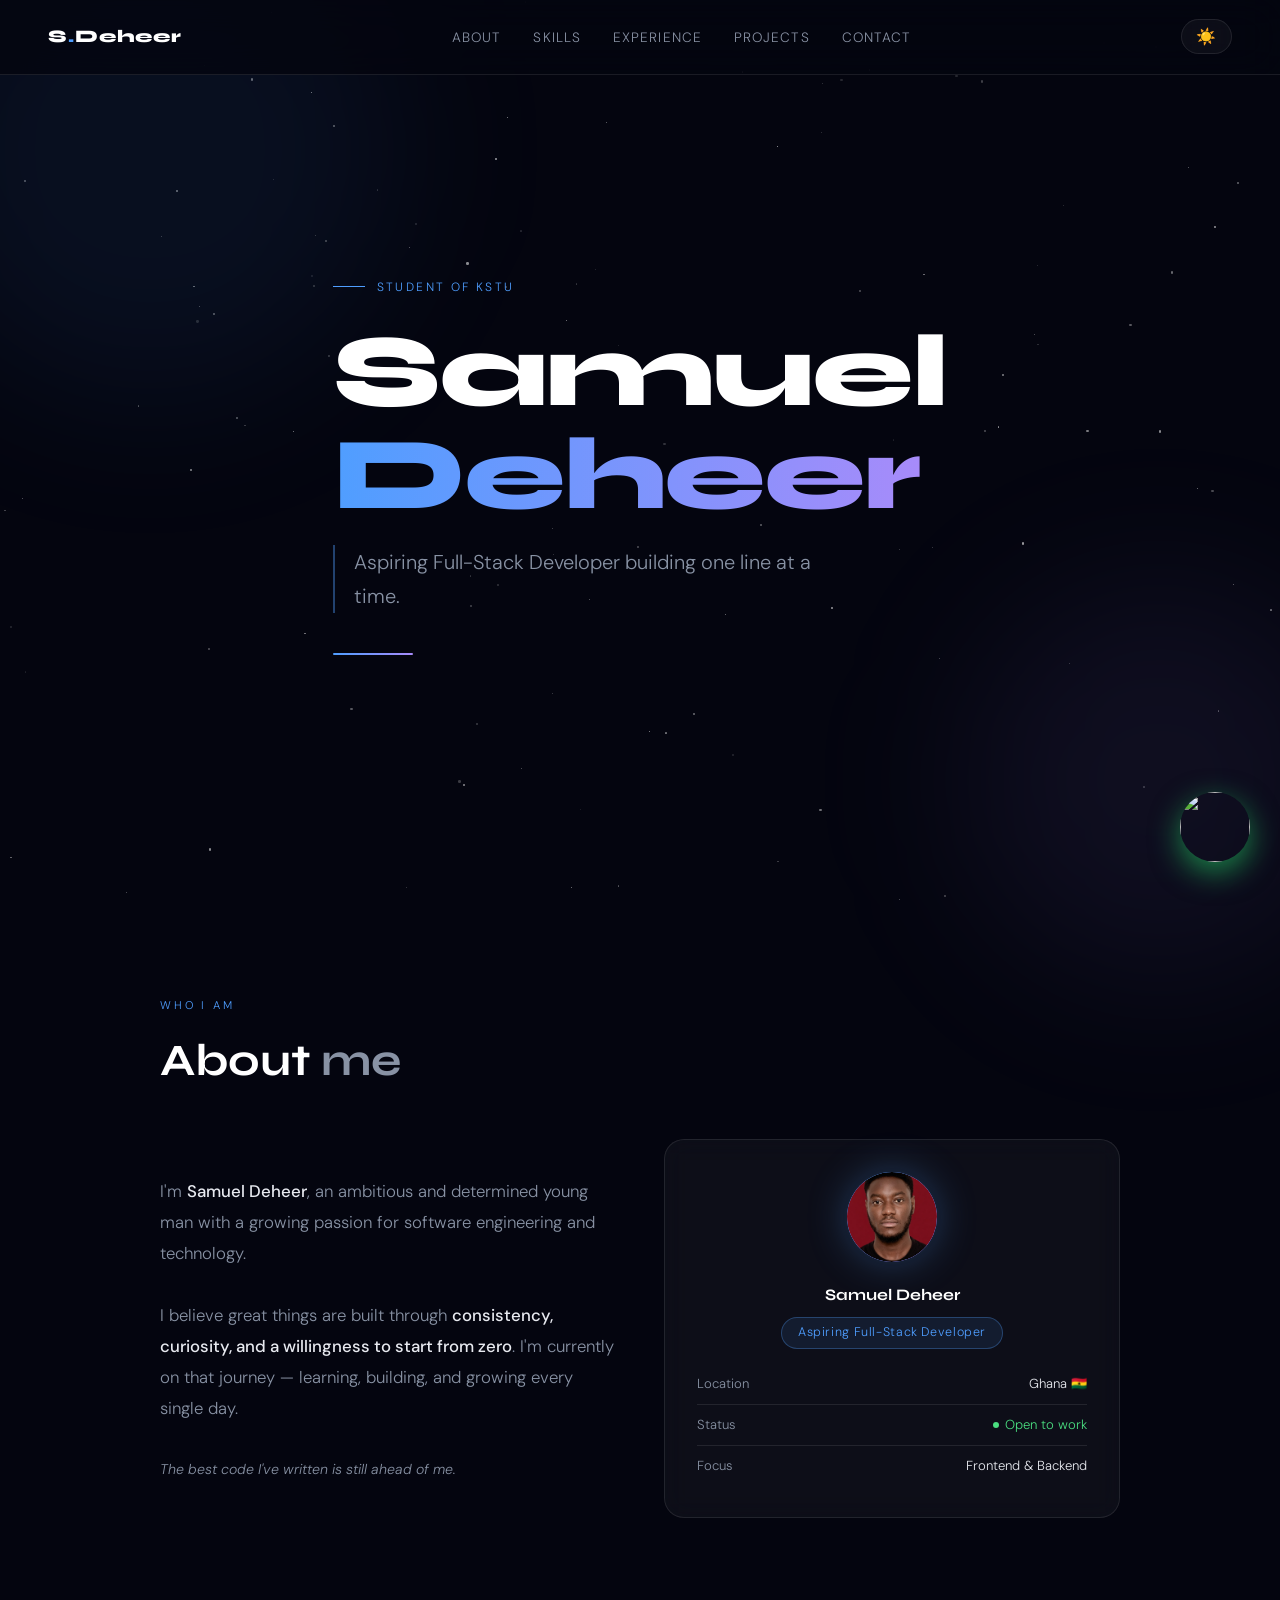
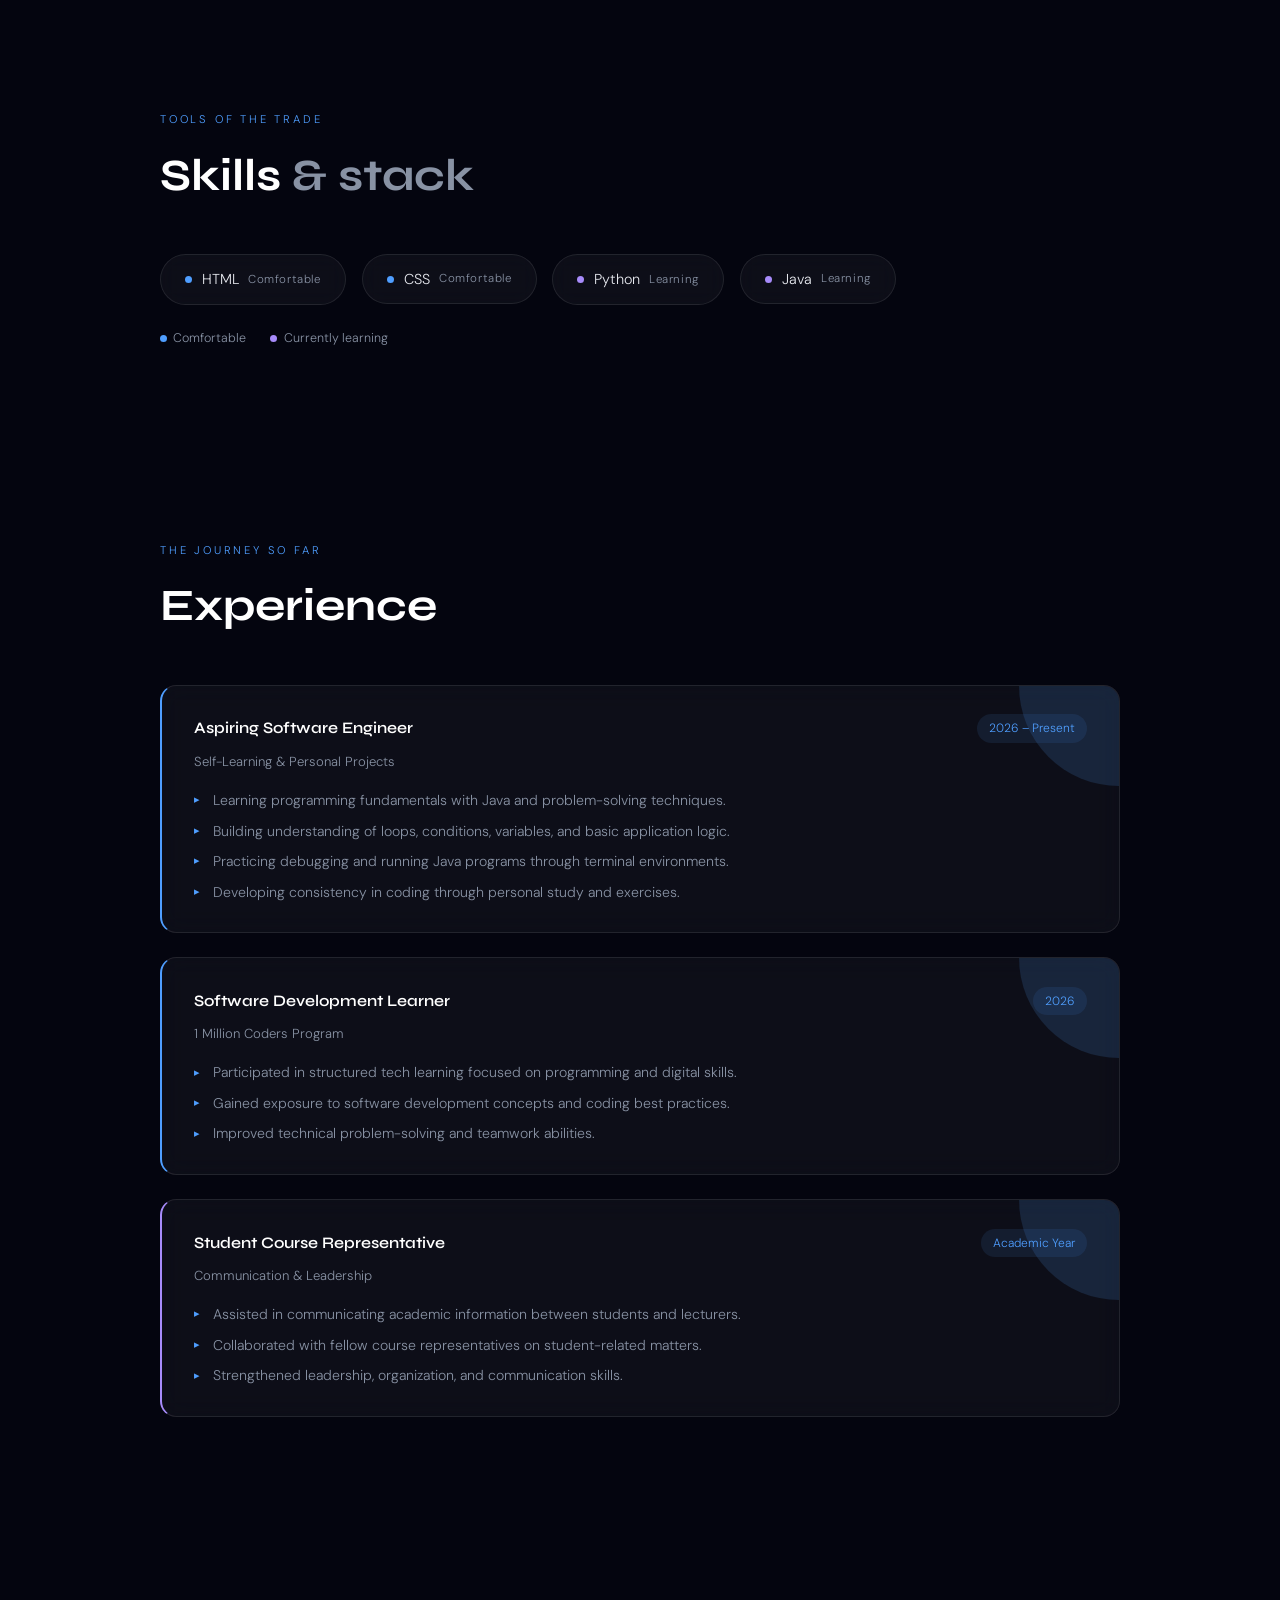
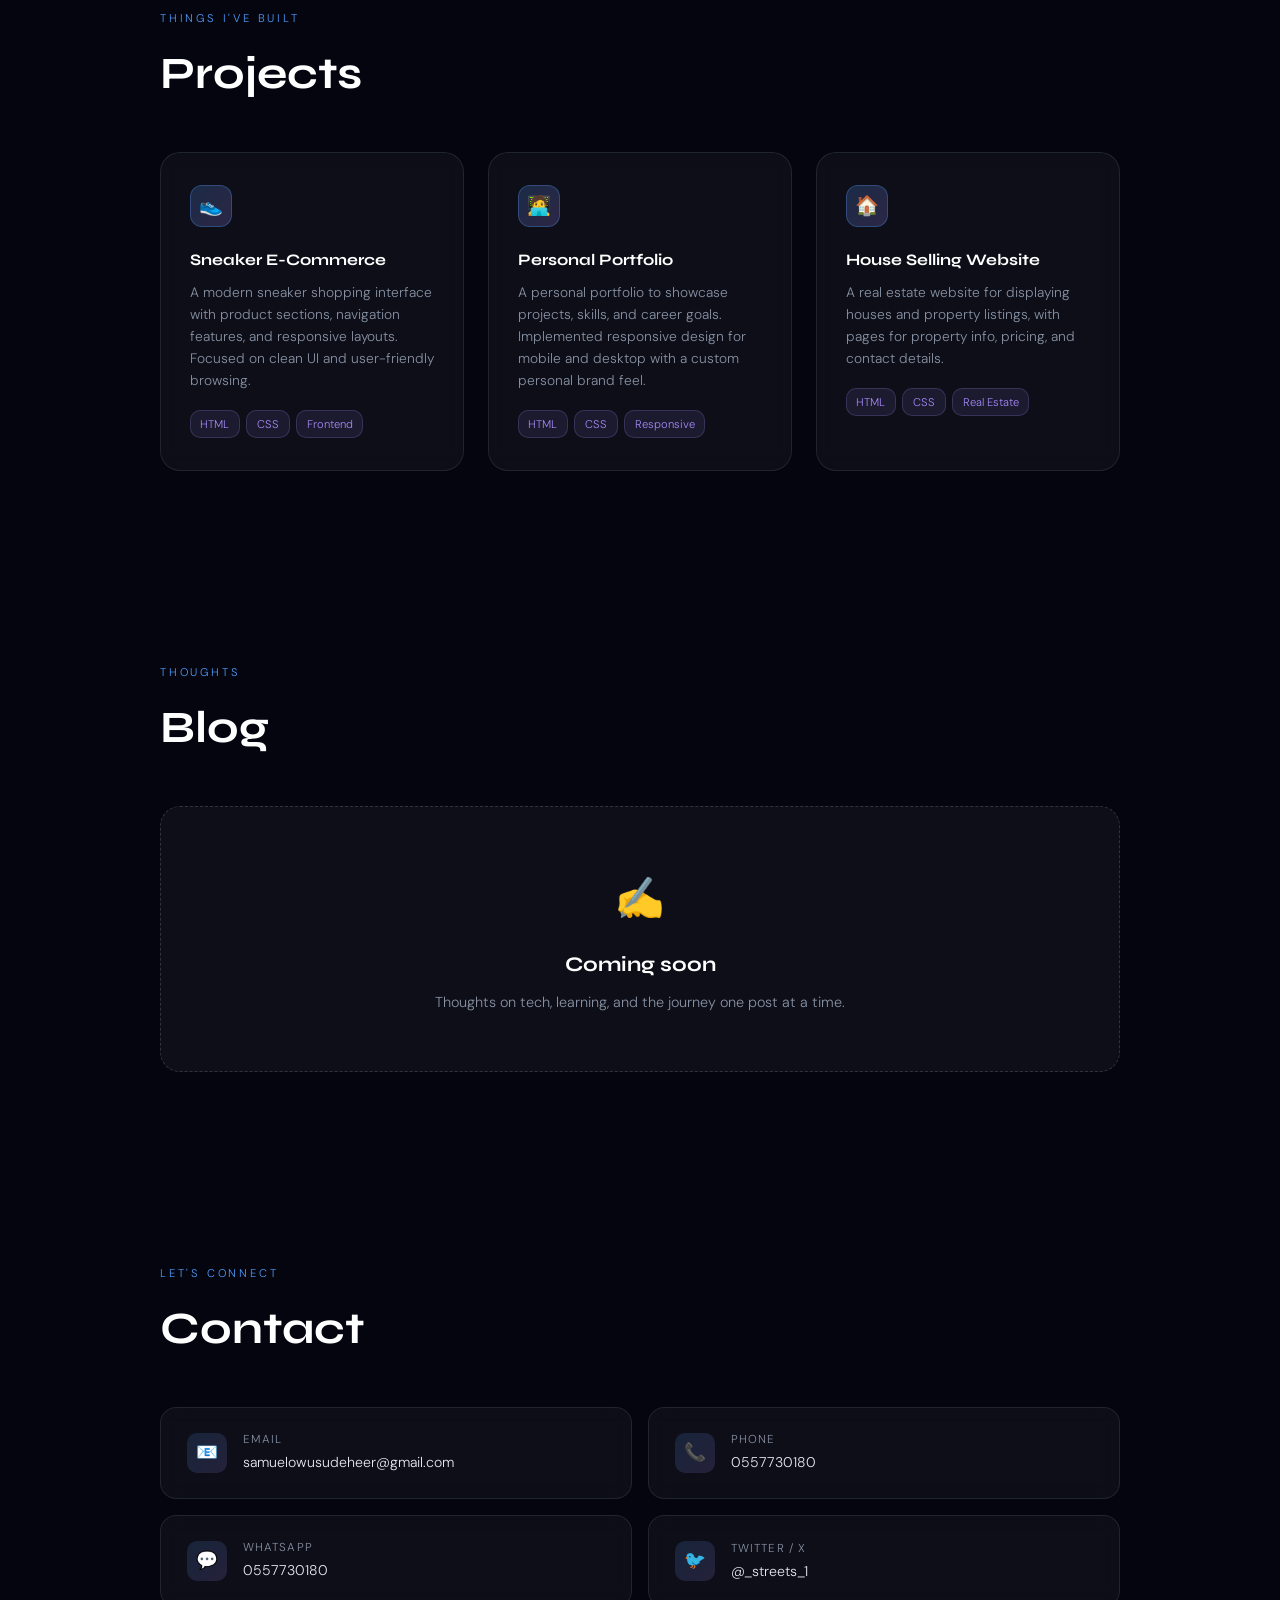
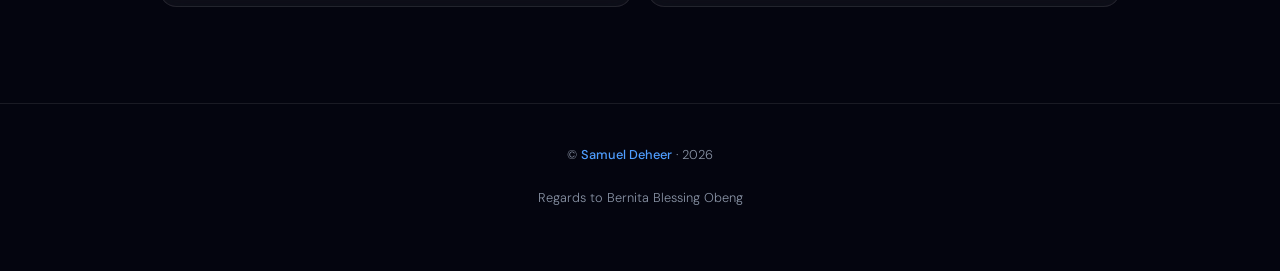
==== commit 745ffd93: "Rename index..html to index.html" ====
--- a/index.html
+++ b/index.html
@@ -1,561 +1,1171 @@
-<!DOCTYPE html>
+<!doctype html>
 <html lang="en">
-<head>
-  <meta charset="UTF-8" />
-  <meta name="viewport" content="width=device-width, initial-scale=1.0"/>
-  <title>Samuel Deheer — Portfolio</title>
-  <link href="https://fonts.googleapis.com/css2?family=Syne:wght@400;600;700;800&family=DM+Sans:ital,wght@0,300;0,400;0,500;1,300&display=swap" rel="stylesheet"/>
-  <style>
-    * { margin: 0; padding: 0; box-sizing: border-box; }
-
-    /* ── Dark mode (default) ── */
-    :root {
-      --bg: #04050f;
-      --glass: rgba(255,255,255,0.04);
-      --glass-border: rgba(255,255,255,0.09);
-      --blue: #4f9eff;
-      --purple: #a78bfa;
-      --glow-blue: rgba(79,158,255,0.15);
-      --glow-purple: rgba(167,139,250,0.15);
-      --text: #e8eaf0;
-      --muted: #8892a4;
-      --accent-line: rgba(79,158,255,0.4);
-      --nav-bg: rgba(4,5,15,0.8);
-      --footer-border: rgba(255,255,255,0.09);
-      --star-color: #fff;
-    }
-
-    /* ── Light mode ── */
-    :root.light {
-      --bg: #f0f4ff;
-      --glass: rgba(255,255,255,0.6);
-      --glass-border: rgba(79,158,255,0.18);
-      --blue: #2563eb;
-      --purple: #7c3aed;
-      --glow-blue: rgba(37,99,235,0.10);
-      --glow-purple: rgba(124,58,237,0.10);
-      --text: #0f172a;
-      --muted: #475569;
-      --accent-line: rgba(37,99,235,0.4);
-      --nav-bg: rgba(240,244,255,0.85);
-      --footer-border: rgba(37,99,235,0.15);
-      --star-color: #2563eb;
-    }
-
-    html { scroll-behavior: smooth; }
-
-    body {
-      background: var(--bg);
-      color: var(--text);
-      font-family: 'DM Sans', sans-serif;
-      font-weight: 300;
-      line-height: 1.7;
-      overflow-x: hidden;
-    }
-
-    /* Stars */
-    .stars { position: fixed; inset: 0; pointer-events: none; z-index: 0; overflow: hidden; }
-    .star {
-      position: absolute;
-      border-radius: 50%;
-      background: var(--star-color);
-      animation: twinkle var(--d, 3s) ease-in-out infinite alternate;
-    }
-    @keyframes twinkle {
-      0%   { opacity: 0.1; transform: scale(1); }
-      100% { opacity: 0.8; transform: scale(1.4); }
-    }
-
-    /* Orbs */
-    .orb { position: fixed; border-radius: 50%; filter: blur(80px); pointer-events: none; z-index: 0; }
-    .orb-1 {
-      width: 500px; height: 500px;
-      background: rgba(79,158,255,0.07);
-      top: -100px; left: -100px;
-      animation: drift1 18s ease-in-out infinite alternate;
-    }
-    .orb-2 {
-      width: 400px; height: 400px;
-      background: rgba(167,139,250,0.07);
-      bottom: -80px; right: -80px;
-      animation: drift2 22s ease-in-out infinite alternate;
-    }
-    @keyframes drift1 { 0% { transform: translate(0,0); } 100% { transform: translate(60px,80px); } }
-    @keyframes drift2 { 0% { transform: translate(0,0); } 100% { transform: translate(-60px,-60px); } }
-
-    /* Nav */
-    nav {
-      position: fixed; top: 0; left: 0; right: 0; z-index: 100;
-      display: flex; align-items: center; justify-content: space-between;
-      padding: 1.2rem 3rem;
-      background: var(--nav-bg);
-      backdrop-filter: blur(20px);
-      border-bottom: 0.5px solid var(--glass-border);
-    }
-    .nav-logo { font-family: 'Syne', sans-serif; font-weight: 800; font-size: 1.1rem; letter-spacing: 0.05em; color: #fff; }
-    .nav-logo span { color: var(--blue); }
-    .nav-links { display: flex; gap: 2rem; list-style: none; }
-    .nav-links a { color: var(--muted); text-decoration: none; font-size: 0.85rem; letter-spacing: 0.08em; text-transform: uppercase; transition: color 0.3s; }
-    .nav-links a:hover { color: var(--blue); }
-
-    /* Sections */
-    section { position: relative; z-index: 1; padding: 6rem 3rem; }
-    .container { max-width: 960px; margin: 0 auto; }
-
-    .section-tag { font-size: 0.7rem; letter-spacing: 0.25em; text-transform: uppercase; color: var(--blue); margin-bottom: 0.5rem; }
-    .section-title { font-family: 'Syne', sans-serif; font-weight: 700; font-size: clamp(1.8rem,4vw,2.8rem); color: #fff; margin-bottom: 2.5rem; }
-    .section-title span { color: var(--muted); }
-
-    /* Hero */
-    #hero {
-      min-height: 100vh;
-      display: flex; flex-direction: column; justify-content: center; align-items: flex-start;
-      padding-top: 8rem;
-    }
-    .hero-eyebrow {
-      font-size: 0.75rem; letter-spacing: 0.2em; text-transform: uppercase;
-      color: var(--blue); margin-bottom: 1.5rem;
-      display: flex; align-items: center; gap: 0.75rem;
-    }
-    .hero-eyebrow::before { content: ''; display: block; width: 32px; height: 1px; background: var(--blue); }
-    .hero-name {
-      font-family: 'Syne', sans-serif; font-weight: 800;
-      font-size: clamp(3rem,8vw,6.5rem);
-      line-height: 1.0; letter-spacing: -0.02em; color: #fff; margin-bottom: 1.2rem;
-    }
-    .hero-name .highlight {
-      background: linear-gradient(90deg, var(--blue), var(--purple));
-      -webkit-background-clip: text; -webkit-text-fill-color: transparent; background-clip: text;
-    }
-    .hero-tagline {
-      font-size: clamp(1rem,2vw,1.25rem); color: var(--muted); font-weight: 300; max-width: 520px;
-      border-left: 2px solid var(--accent-line); padding-left: 1.2rem; margin-top: 0.5rem;
-    }
-    .hero-line { width: 80px; height: 2px; background: linear-gradient(90deg,var(--blue),var(--purple)); margin-top: 2.5rem; border-radius: 2px; }
-
-    /* About */
-    .about-grid { display: grid; grid-template-columns: 1fr 1fr; gap: 3rem; align-items: center; }
-    .about-text { font-size: 1.05rem; color: var(--muted); line-height: 1.85; }
-    .about-text strong { color: var(--text); font-weight: 500; }
-    .about-card {
-      background: var(--glass); border: 0.5px solid var(--glass-border);
-      border-radius: 20px; padding: 2rem; backdrop-filter: blur(12px); text-align: center;
-    }
-    .about-avatar {
-      width: 90px; height: 90px; border-radius: 50%;
-      background: linear-gradient(135deg, var(--blue), var(--purple));
-      display: flex; align-items: center; justify-content: center;
-      font-family: 'Syne', sans-serif; font-weight: 800; font-size: 1.8rem; color: #fff;
-      margin: 0 auto 1.2rem;
-      box-shadow: 0 0 40px rgba(79,158,255,0.3);
-    }
-    .about-badge {
-      display: inline-block; padding: 0.3rem 1rem;
-      background: rgba(79,158,255,0.1); border: 0.5px solid rgba(79,158,255,0.3);
-      border-radius: 20px; font-size: 0.78rem; color: var(--blue); letter-spacing: 0.05em; margin-top: 0.5rem;
-    }
-    .about-info { margin-top: 1.5rem; display: flex; flex-direction: column; gap: 0.6rem; text-align: left; }
-    .about-info-row { display: flex; justify-content: space-between; font-size: 0.82rem; border-bottom: 0.5px solid var(--glass-border); padding-bottom: 0.5rem; }
-    .info-label { color: var(--muted); }
-    .info-value { color: var(--text); }
-    .status-open { color: #4ade80 !important; display: flex; align-items: center; gap: 0.4rem; }
-    .status-dot { width: 6px; height: 6px; border-radius: 50%; background: #4ade80; display: inline-block; }
-
-    /* Skills */
-    .skills-grid { display: flex; flex-wrap: wrap; gap: 1rem; }
-    .skill-badge {
-      padding: 0.75rem 1.5rem;
-      background: var(--glass); border: 0.5px solid var(--glass-border);
-      border-radius: 50px; font-size: 0.9rem; color: var(--text);
-      backdrop-filter: blur(10px); transition: all 0.3s ease;
-      display: flex; align-items: center; gap: 0.6rem;
-    }
-    .skill-badge:hover { border-color: var(--blue); background: rgba(79,158,255,0.08); transform: translateY(-2px); }
-    .dot { width: 7px; height: 7px; border-radius: 50%; display: inline-block; }
-    .dot-pro { background: var(--blue); }
-    .dot-learning { background: var(--purple); }
-    .skill-level { font-size: 0.72rem; color: var(--muted); letter-spacing: 0.05em; }
-    .skills-legend { margin-top: 1.5rem; display: flex; gap: 1.5rem; font-size: 0.78rem; color: var(--muted); }
-    .skills-legend span { display: flex; align-items: center; gap: 0.4rem; }
-
-    /* Experience */
-    .exp-timeline { display: flex; flex-direction: column; gap: 1.5rem; }
-    .exp-card {
-      background: var(--glass); border: 0.5px solid var(--glass-border);
-      border-left: 2px solid var(--blue); border-radius: 16px;
-      padding: 1.8rem 2rem; backdrop-filter: blur(12px);
-      transition: all 0.3s ease; position: relative; overflow: hidden;
-    }
-    .exp-card::before {
-      content: ''; position: absolute; top: 0; right: 0;
-      width: 200px; height: 200px; background: var(--glow-blue);
-      border-radius: 50%; transform: translate(50%,-50%); pointer-events: none;
-    }
-    .exp-card:hover { border-left-color: var(--purple); transform: translateX(4px); }
-    .exp-card:hover::before { background: var(--glow-purple); }
-    .exp-card--purple { border-left-color: var(--purple); }
-    .exp-header { display: flex; justify-content: space-between; align-items: flex-start; margin-bottom: 0.5rem; flex-wrap: wrap; gap: 0.5rem; }
-    .exp-title { font-family: 'Syne', sans-serif; font-weight: 600; font-size: 1rem; color: #fff; }
-    .exp-date { font-size: 0.75rem; color: var(--blue); background: rgba(79,158,255,0.1); padding: 0.25rem 0.75rem; border-radius: 20px; white-space: nowrap; }
-    .exp-org { font-size: 0.82rem; color: var(--muted); margin-bottom: 1rem; }
-    .exp-list { list-style: none; display: flex; flex-direction: column; gap: 0.5rem; }
-    .exp-list li { font-size: 0.88rem; color: var(--muted); padding-left: 1.2rem; position: relative; line-height: 1.6; }
-    .exp-list li::before { content: '▸'; position: absolute; left: 0; color: var(--blue); font-size: 0.7rem; top: 0.2em; }
-
-    /* Projects */
-    .projects-grid { display: grid; grid-template-columns: repeat(auto-fit,minmax(260px,1fr)); gap: 1.5rem; }
-    .project-card {
-      background: var(--glass); border: 0.5px solid var(--glass-border);
-      border-radius: 20px; padding: 2rem 1.8rem; backdrop-filter: blur(12px);
-      transition: all 0.35s ease; position: relative; overflow: hidden; cursor: default;
-    }
-    .project-card::after {
-      content: ''; position: absolute; bottom: 0; left: 0; right: 0; height: 2px;
-      background: linear-gradient(90deg,var(--blue),var(--purple));
-      transform: scaleX(0); transform-origin: left; transition: transform 0.4s ease;
-    }
-    .project-card:hover { transform: translateY(-6px); border-color: rgba(255,255,255,0.15); }
-    .project-card:hover::after { transform: scaleX(1); }
-    .project-icon {
-      width: 42px; height: 42px; border-radius: 12px;
-      background: linear-gradient(135deg,rgba(79,158,255,0.2),rgba(167,139,250,0.2));
-      border: 0.5px solid rgba(79,158,255,0.3);
-      display: flex; align-items: center; justify-content: center;
-      font-size: 1.2rem; margin-bottom: 1.2rem;
-    }
-    .project-name { font-family: 'Syne', sans-serif; font-weight: 700; font-size: 1rem; color: #fff; margin-bottom: 0.5rem; }
-    .project-desc { font-size: 0.86rem; color: var(--muted); line-height: 1.6; }
-    .project-tags { display: flex; flex-wrap: wrap; gap: 0.4rem; margin-top: 1.2rem; }
-    .project-tag { font-size: 0.7rem; color: var(--purple); background: rgba(167,139,250,0.1); border: 0.5px solid rgba(167,139,250,0.2); padding: 0.2rem 0.6rem; border-radius: 10px; }
-
-    /* Blog */
-    .blog-placeholder { background: var(--glass); border: 0.5px dashed rgba(255,255,255,0.15); border-radius: 20px; padding: 3.5rem; text-align: center; }
-    .blog-icon { font-size: 2.5rem; margin-bottom: 1rem; }
-    .blog-title { font-family: 'Syne', sans-serif; font-weight: 700; font-size: 1.3rem; color: #fff; margin-bottom: 0.5rem; }
-    .blog-sub { color: var(--muted); font-size: 0.9rem; }
-
-    /* Contact */
-    .contact-grid { display: grid; grid-template-columns: 1fr 1fr; gap: 1rem; }
-    .contact-card {
-      background: var(--glass); border: 0.5px solid var(--glass-border);
-      border-radius: 16px; padding: 1.4rem 1.6rem; backdrop-filter: blur(12px);
-      display: flex; align-items: center; gap: 1rem;
-      text-decoration: none; color: inherit; transition: all 0.3s ease;
-    }
-    .contact-card:hover { border-color: var(--blue); background: rgba(79,158,255,0.07); transform: translateY(-2px); }
-    .contact-icon {
-      width: 40px; height: 40px; border-radius: 10px; flex-shrink: 0;
-      background: linear-gradient(135deg,rgba(79,158,255,0.15),rgba(167,139,250,0.15));
-      display: flex; align-items: center; justify-content: center; font-size: 1.1rem;
-    }
-    .contact-label { font-size: 0.72rem; color: var(--muted); text-transform: uppercase; letter-spacing: 0.1em; margin-bottom: 0.1rem; }
-    .contact-value { font-size: 0.88rem; color: var(--text); }
-
-    /* Footer */
-    footer { position: relative; z-index: 1; text-align: center; padding: 2.5rem 3rem; border-top: 0.5px solid var(--footer-border); font-size: 0.8rem; color: var(--muted); }
-    .footer-name { color: var(--blue); font-weight: 500; }
-
-    /* Fade-in */
-    .fade-in { opacity: 0; transform: translateY(28px); transition: opacity 0.7s ease, transform 0.7s ease; }
-    .fade-in.visible { opacity: 1; transform: translateY(0); }
-
-    /* Mobile */
-    @media (max-width: 680px) {
-      nav { padding: 1rem 1.5rem; }
-      .nav-links { display: none; }
-      section { padding: 5rem 1.5rem; }
-      .about-grid { grid-template-columns: 1fr; }
-      .contact-grid { grid-template-columns: 1fr; }
-    }
-
-    /* ── Light mode extra overrides ── */
-    :root.light body { background: var(--bg); }
-    :root.light .orb-1 { background: rgba(37,99,235,0.08); }
-    :root.light .orb-2 { background: rgba(124,58,237,0.08); }
-    :root.light .exp-card::before { background: rgba(37,99,235,0.06); }
-    :root.light .hero-name { color: #0f172a; }
-    :root.light .section-title { color: #0f172a; }
-    :root.light .exp-title { color: #0f172a; }
-    :root.light .project-name { color: #0f172a; }
-    :root.light .blog-title { color: #0f172a; }
-    :root.light .about-badge { background: rgba(37,99,235,0.08); }
-    :root.light .exp-date { background: rgba(37,99,235,0.08); }
-    :root.light .project-tag { background: rgba(124,58,237,0.08); }
-    :root.light nav { box-shadow: 0 1px 20px rgba(37,99,235,0.08); }
-    :root.light .skill-badge:hover { background: rgba(37,99,235,0.06); }
-    :root.light .contact-card:hover { background: rgba(37,99,235,0.06); }
-
-    /* ── Theme Toggle Button ── */
-    .theme-toggle {
-      background: var(--glass);
-      border: 0.5px solid var(--glass-border);
-      border-radius: 50px;
-      padding: 0.45rem 0.9rem;
-      cursor: pointer;
-      font-size: 1rem;
-      display: flex; align-items: center; justify-content: center;
-      transition: all 0.3s ease;
-      backdrop-filter: blur(10px);
-    }
-    .theme-toggle:hover {
-      border-color: var(--blue);
-      background: rgba(79,158,255,0.08);
-      transform: scale(1.05);
-    }
-  </style>
-</head>
-<body>
-
-  <div class="stars" id="stars"></div>
-  <div class="orb orb-1"></div>
-  <div class="orb orb-2"></div>
-
-  <nav>
-    <div class="nav-logo">S<span>.</span>Deheer</div>
-    <ul class="nav-links">
-      <li><a href="#about">About</a></li>
-      <li><a href="#skills">Skills</a></li>
-      <li><a href="#experience">Experience</a></li>
-      <li><a href="#projects">Projects</a></li>
-      <li><a href="#contact">Contact</a></li>
-    </ul>
-    <button class="theme-toggle" id="themeToggle" aria-label="Toggle theme">
-      <span class="toggle-icon">☀️</span>
-    </button>
-  </nav>
-
-  <!-- HERO -->
-  <section id="hero">
-    <div class="container">
-      <div class="hero-eyebrow fade-in">Based in Ghana</div>
-      <h1 class="hero-name fade-in">Samuel<br><span class="highlight">Deheer</span></h1>
-      <p class="hero-tagline fade-in">Aspiring Full-Stack Developer — building one line at a time.</p>
-      <div class="hero-line fade-in"></div>
-    </div>
-  </section>
-
-  <!-- ABOUT -->
-  <section id="about">
-    <div class="container">
-      <div class="section-tag fade-in">01 — Who I am</div>
-      <h2 class="section-title fade-in">About <span>me</span></h2>
-      <div class="about-grid">
-        <div class="about-text fade-in">
-          <p>I'm <strong>Samuel Deheer</strong> — an ambitious and determined young man with a growing passion for software engineering and technology.</p>
-          <br/>
-          <p>I believe great things are built through <strong>consistency, curiosity, and a willingness to start from zero</strong>. I'm currently on that journey — learning, building, and growing every single day.</p>
-          <br/>
-          <p style="color:#8892a4;font-size:0.88rem;font-style:italic;">The best code I've written is still ahead of me.</p>
-        </div>
-        <div class="about-card fade-in">
-          <div class="about-avatar" style="padding:0;overflow:hidden;"><img src="[data-uri]